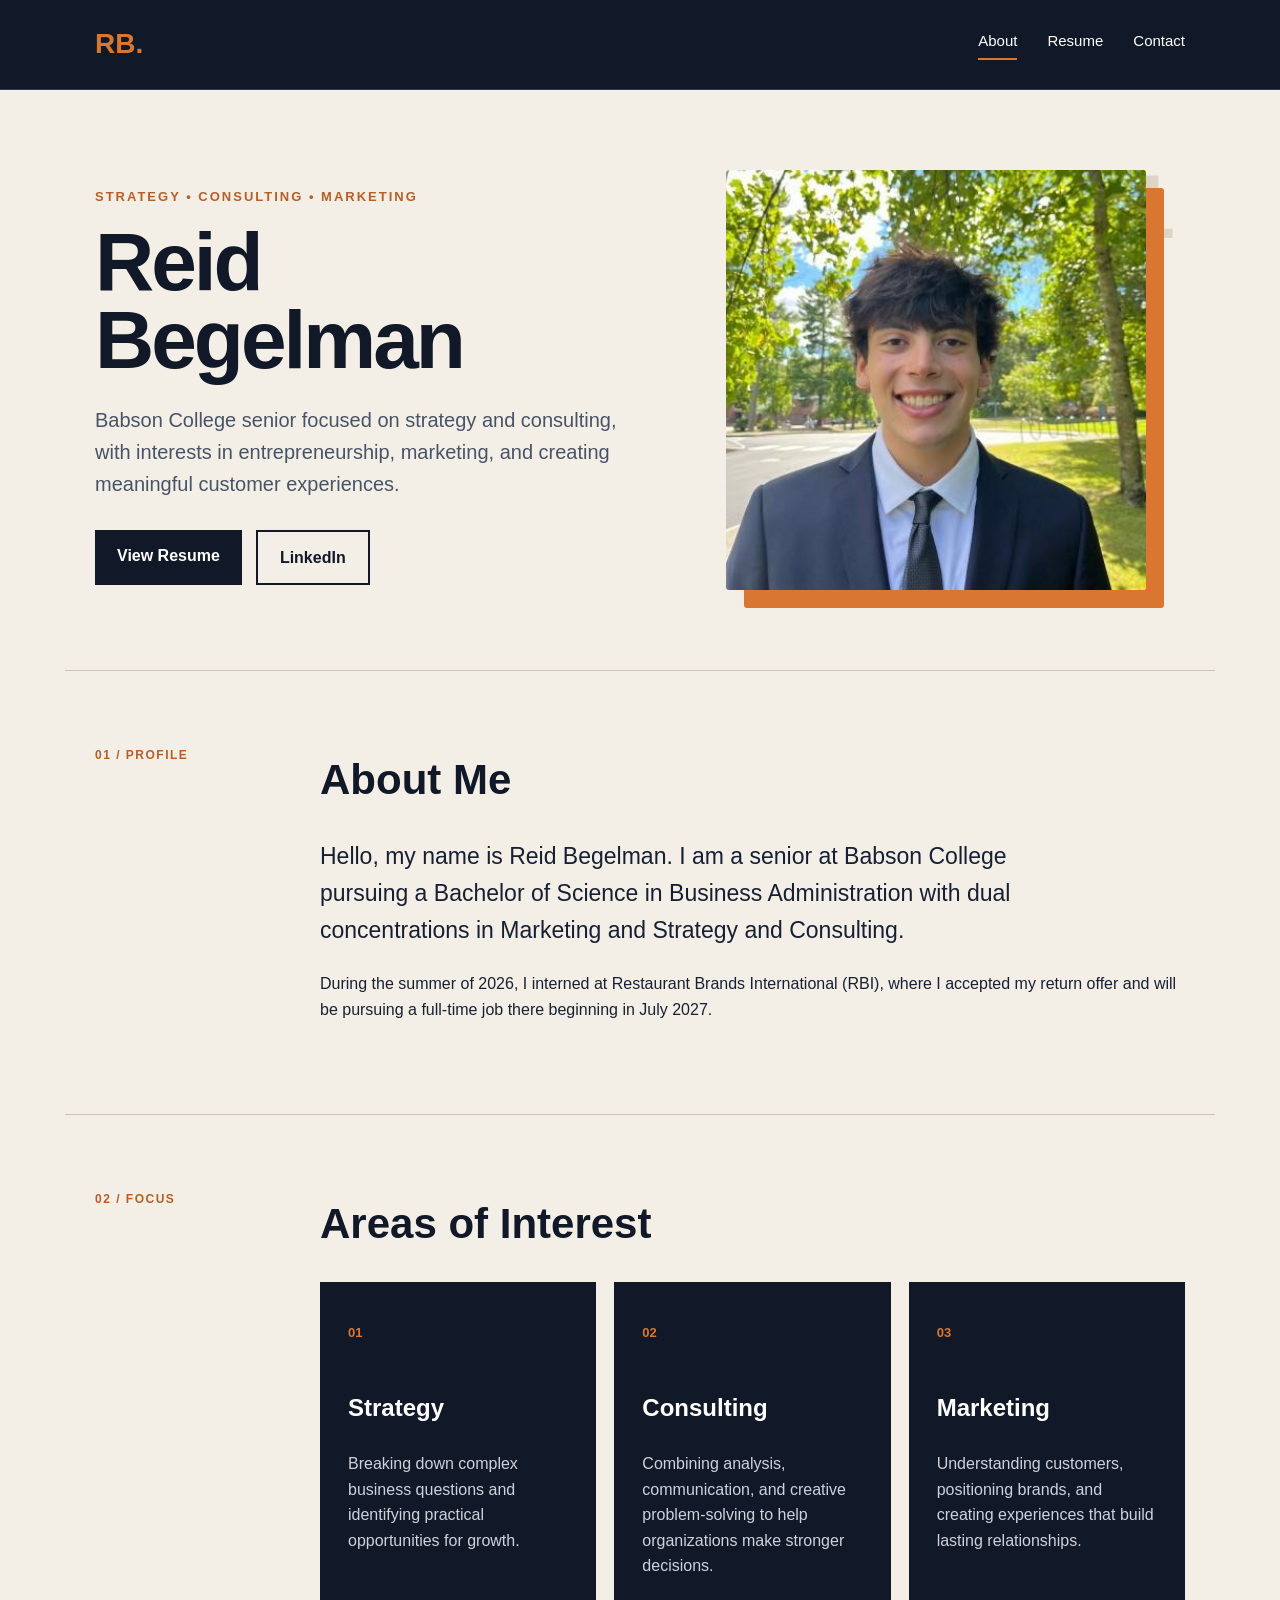
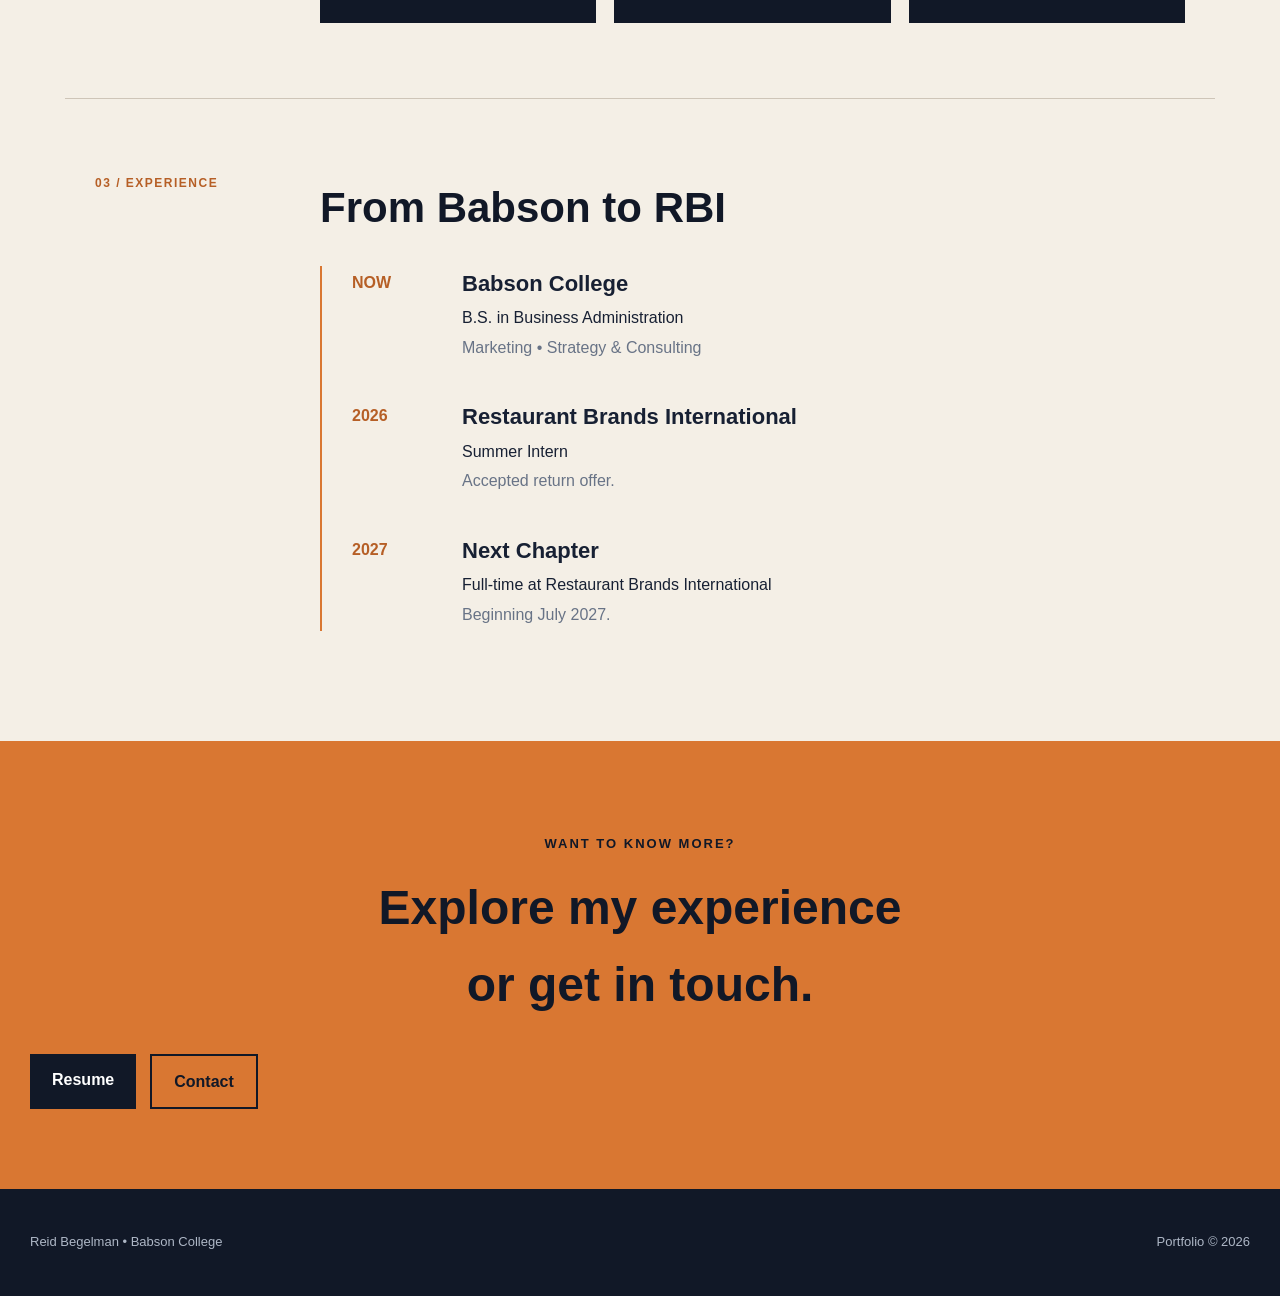
==== index.html @ 94a18334 "Revise portfolio description and focus areas Updated content to better reflect interests in strategy" ====
<!DOCTYPE html>
<html lang="en">

<head>
    <meta charset="UTF-8">

    <meta name="viewport"
          content="width=device-width, initial-scale=1.0">

    <meta name="description"
          content="Portfolio of Reid Begelman, Babson College senior with interests in strategy, consulting, and marketing.">

    <title>Reid Begelman | Portfolio</title>

    <link rel="stylesheet" href="style.css">
</head>

<body>

    <header class="site-header">

        <nav class="nav-container">

            <a class="brand" href="index.html">RB.</a>

            <div class="nav-links">
                <a class="active" href="index.html">About</a>
                <a href="resume.html">Resume</a>
                <a href="contact.html">Contact</a>
            </div>

        </nav>

    </header>


    <main>

        <section class="hero">

            <div class="hero-text">

                <p class="eyebrow">
                    STRATEGY • CONSULTING • MARKETING
                </p>

                <h1>
                    Reid<br>
                    Begelman
                </h1>

                <p class="hero-intro">
                    Babson College senior focused on strategy and consulting,
                    with interests in entrepreneurship, marketing, and creating
                    meaningful customer experiences.
                </p>

                <div class="hero-buttons">

                    <a class="primary-button"
                       href="resume.html">
                        View Resume
                    </a>

                    <a class="secondary-button"
                       href="https://www.linkedin.com/in/reidbegelman"
                       target="_blank"
                       rel="noopener noreferrer">
                        LinkedIn
                    </a>

                </div>

            </div>


            <div class="portrait-area">

                <div class="photo-number">
                    01
                </div>

                <img
                    src="reid-profile.jpeg"
                    alt="Portrait of Reid Begelman"
                    class="profile-photo"
                >

            </div>

        </section>


        <section class="content-section">

            <div class="section-label">
                01 / PROFILE
            </div>

            <div class="section-content">

                <h2>About Me</h2>

                <p class="large-text">
                    Hello, my name is Reid Begelman. I am a senior at
                    Babson College pursuing a Bachelor of Science in
                    Business Administration with dual concentrations
                    in Marketing and Strategy and Consulting.
                </p>

                <p>
                    During the summer of 2026, I interned at Restaurant
                    Brands International (RBI), where I accepted my
                    return offer and will be pursuing a full-time job
                    there beginning in July 2027.
                </p>

            </div>

        </section>


        <section class="content-section">

            <div class="section-label">
                02 / FOCUS
            </div>

            <div class="section-content">

                <h2>Areas of Interest</h2>

                <div class="focus-grid">

                    <article class="focus-card">

                        <p class="card-number">01</p>

                        <h3>Strategy</h3>

                        <p>
                            Breaking down complex business questions and
                            identifying practical opportunities for growth.
                        </p>

                    </article>


                    <article class="focus-card">

                        <p class="card-number">02</p>

                        <h3>Consulting</h3>

                        <p>
                            Combining analysis, communication, and creative
                            problem-solving to help organizations make
                            stronger decisions.
                        </p>

                    </article>


                    <article class="focus-card">

                        <p class="card-number">03</p>

                        <h3>Marketing</h3>

                        <p>
                            Understanding customers, positioning brands,
                            and creating experiences that build lasting
                            relationships.
                        </p>

                    </article>

                </div>

            </div>

        </section>


        <section class="content-section">

            <div class="section-label">
                03 / EXPERIENCE
            </div>

            <div class="section-content">

                <h2>From Babson to RBI</h2>

                <div class="timeline">

                    <div class="timeline-item">

                        <p class="timeline-year">
                            NOW
                        </p>

                        <div>

                            <h3>Babson College</h3>

                            <p>
                                B.S. in Business Administration
                            </p>

                            <p class="muted">
                                Marketing • Strategy & Consulting
                            </p>

                        </div>

                    </div>


                    <div class="timeline-item">

                        <p class="timeline-year">
                            2026
                        </p>

                        <div>

                            <h3>Restaurant Brands International</h3>

                            <p>
                                Summer Intern
                            </p>

                            <p class="muted">
                                Accepted return offer.
                            </p>

                        </div>

                    </div>


                    <div class="timeline-item">

                        <p class="timeline-year">
                            2027
                        </p>

                        <div>

                            <h3>Next Chapter</h3>

                            <p>
                                Full-time at Restaurant Brands International
                            </p>

                            <p class="muted">
                                Beginning July 2027.
                            </p>

                        </div>

                    </div>

                </div>

            </div>

        </section>


        <section class="closing-section">

            <p class="eyebrow">
                WANT TO KNOW MORE?
            </p>

            <h2>
                Explore my experience<br>
                or get in touch.
            </h2>

            <div class="hero-buttons">

                <a class="primary-button"
                   href="resume.html">
                    Resume
                </a>

                <a class="secondary-button"
                   href="contact.html">
                    Contact
                </a>

            </div>

        </section>

    </main>


    <footer>

        <p>
            Reid Begelman • Babson College
        </p>

        <p>
            Portfolio © 2026
        </p>

    </footer>

</body>

</html>
---- style.css ----
/* ==============================
   REID BEGELMAN PORTFOLIO
   ============================== */

* {
    box-sizing: border-box;
}

html {
    scroll-behavior: smooth;
}

body {
    margin: 0;
    font-family: Arial, Helvetica, sans-serif;
    background-color: #f4efe6;
    color: #172033;
    line-height: 1.6;
}


/* HEADER */

.site-header {
    background-color: #111827;
    border-bottom: 1px solid #303b50;
}

.nav-container {
    max-width: 1150px;
    margin: 0 auto;
    padding: 22px 30px;

    display: flex;
    justify-content: space-between;
    align-items: center;
}

.brand {
    color: #d97732;
    font-size: 28px;
    font-weight: bold;
    text-decoration: none;
}

.nav-links {
    display: flex;
    gap: 30px;
}

.nav-links a {
    color: white;
    text-decoration: none;
    font-size: 15px;
    padding-bottom: 5px;
}

.nav-links a:hover {
    color: #d97732;
}

.nav-links .active {
    border-bottom: 2px solid #d97732;
}


/* HERO */

.hero {
    max-width: 1150px;
    margin: 0 auto;
    padding: 80px 30px;

    display: grid;
    grid-template-columns: 1.1fr 0.9fr;

    gap: 70px;
    align-items: center;
}

.eyebrow {
    color: #b65f26;
    font-size: 13px;
    font-weight: bold;
    letter-spacing: 2px;
}

.hero h1 {
    margin: 15px 0 25px;
    color: #111827;

    font-size: 82px;
    line-height: 0.95;
    letter-spacing: -3px;
}

.hero-intro {
    max-width: 570px;
    font-size: 20px;
    color: #485366;
}


/* PHOTO */

.portrait-area {
    position: relative;
}

.profile-photo {
    width: 100%;
    max-width: 420px;

    display: block;

    border-radius: 3px;

    box-shadow: 18px 18px 0 #d97732;
}

.photo-number {
    position: absolute;

    top: -35px;
    right: 10px;

    font-size: 90px;
    font-weight: bold;

    color: #ddd4c6;

    z-index: -1;
}


/* BUTTONS */

.hero-buttons {
    margin-top: 30px;

    display: flex;
    gap: 14px;

    flex-wrap: wrap;
}

.primary-button,
.secondary-button {
    display: inline-block;

    padding: 13px 22px;

    text-decoration: none;
    font-weight: bold;
}

.primary-button {
    background-color: #111827;
    color: white;
}

.primary-button:hover {
    background-color: #d97732;
}

.secondary-button {
    border: 2px solid #111827;
    color: #111827;
    background-color: transparent;
}

.secondary-button:hover {
    background-color: #111827;
    color: white;
}


/* MAIN SECTIONS */

.content-section {
    max-width: 1150px;

    margin: 0 auto;
    padding: 75px 30px;

    display: grid;
    grid-template-columns: 180px 1fr;

    gap: 45px;

    border-top: 1px solid #cec5b8;
}

.section-label {
    color: #b65f26;

    font-size: 12px;
    font-weight: bold;

    letter-spacing: 1.5px;
}

.section-content h2 {
    margin-top: 0;
    margin-bottom: 25px;

    font-size: 42px;

    color: #111827;
}

.large-text {
    font-size: 23px;
    max-width: 780px;
}


/* INTEREST CARDS */

.focus-grid {
    display: grid;

    grid-template-columns: repeat(3, 1fr);

    gap: 18px;
}

.focus-card {
    background-color: #111827;
    color: white;

    padding: 28px;

    min-height: 270px;
}

.focus-card h3 {
    margin-top: 45px;

    font-size: 24px;
}

.focus-card p {
    color: #cdd3dc;
}

.focus-card .card-number {
    color: #d97732;

    font-size: 13px;
    font-weight: bold;
}


/* TIMELINE */

.timeline {
    border-left: 2px solid #d97732;

    padding-left: 30px;
}

.timeline-item {
    display: grid;

    grid-template-columns: 85px 1fr;

    gap: 25px;

    margin-bottom: 35px;
}

.timeline-item h3 {
    margin: 0;

    font-size: 22px;
}

.timeline-item p {
    margin: 4px 0;
}

.timeline-year {
    color: #b65f26;

    font-weight: bold;
}

.muted {
    color: #687386;
}


/* CLOSING SECTION */

.closing-section {
    background-color: #d97732;

    padding: 80px 30px;

    text-align: center;
}

.closing-section .eyebrow {
    color: #111827;
}

.closing-section h2 {
    margin: 15px 0 30px;

    font-size: 48px;

    color: #111827;
}


/* OTHER PAGE HEADINGS */

.page-heading {
    max-width: 1150px;

    margin: 0 auto;
    padding: 75px 30px 45px;
}

.page-heading h1 {
    margin: 10px 0;

    font-size: 65px;

    color: #111827;
}


/* RESUME */

.resume-container {
    max-width: 1150px;

    margin: 0 auto;
    padding: 0 30px 70px;
}

.resume-box {
    background-color: white;

    padding: 35px;

    border-top: 5px solid #d97732;
}

.resume-viewer {
    width: 100%;
    height: 760px;

    border: 1px solid #d4d4d4;

    margin-top: 30px;
}


/* CONTACT */

.contact-grid {
    max-width: 1150px;

    margin: 0 auto;
    padding: 0 30px 80px;

    display: grid;

    grid-template-columns: repeat(3, 1fr);

    gap: 18px;
}

.contact-card {
    background-color: #111827;
    color: white;

    padding: 35px;

    min-height: 220px;
}

.contact-card h2 {
    color: #d97732;
}

.contact-card a {
    color: white;

    text-decoration: none;
}

.contact-card a:hover {
    text-decoration: underline;
}


/* FOOTER */

footer {
    background-color: #111827;
    color: #aeb7c6;

    padding: 30px;

    display: flex;
    justify-content: space-between;

    font-size: 13px;
}


/* RESPONSIVE */

@media (max-width: 800px) {

    .nav-container {
        flex-direction: column;

        gap: 15px;
    }

    .hero {
        grid-template-columns: 1fr;

        padding-top: 50px;
    }

    .hero h1 {
        font-size: 58px;
    }

    .profile-photo {
        max-width: 330px;
    }

    .content-section {
        grid-template-columns: 1fr;

        gap: 15px;
    }

    .focus-grid {
        grid-template-columns: 1fr;
    }

    .contact-grid {
        grid-template-columns: 1fr;
    }

    footer {
        display: block;

        text-align: center;
    }

}
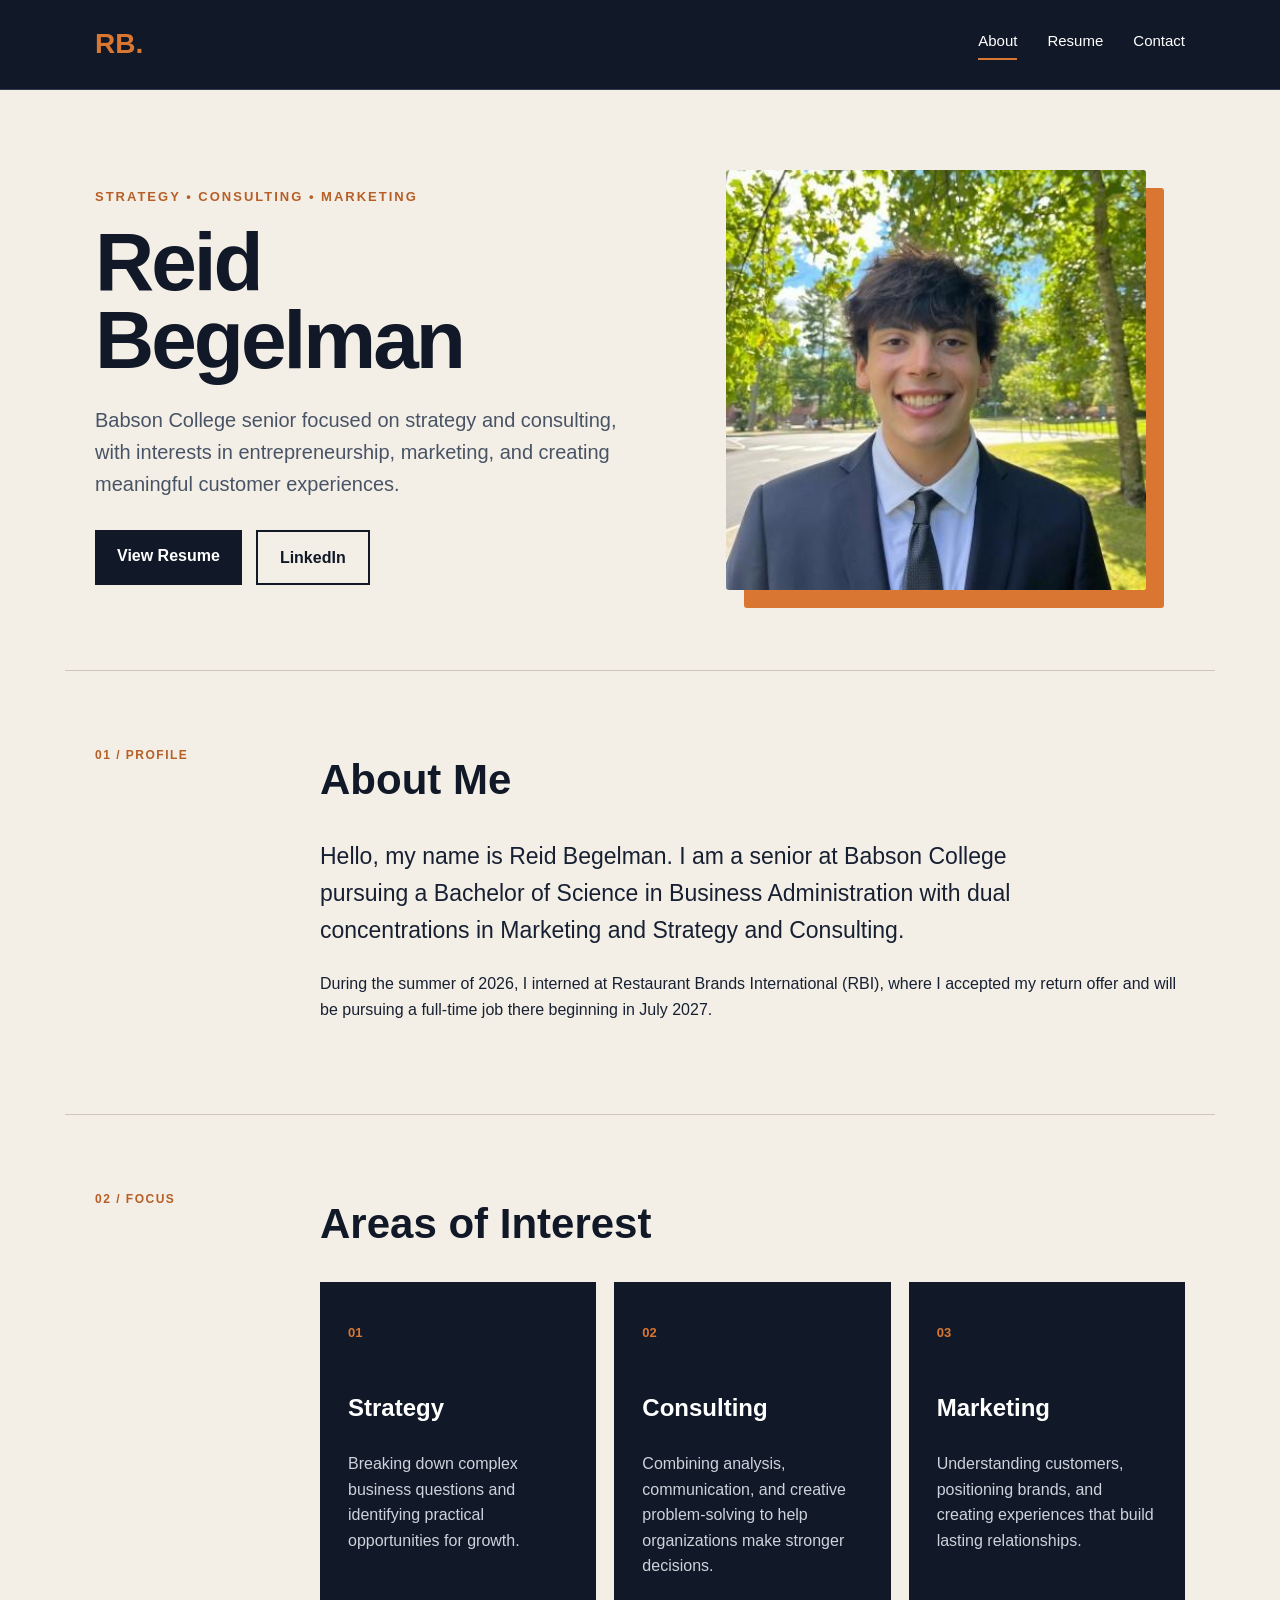
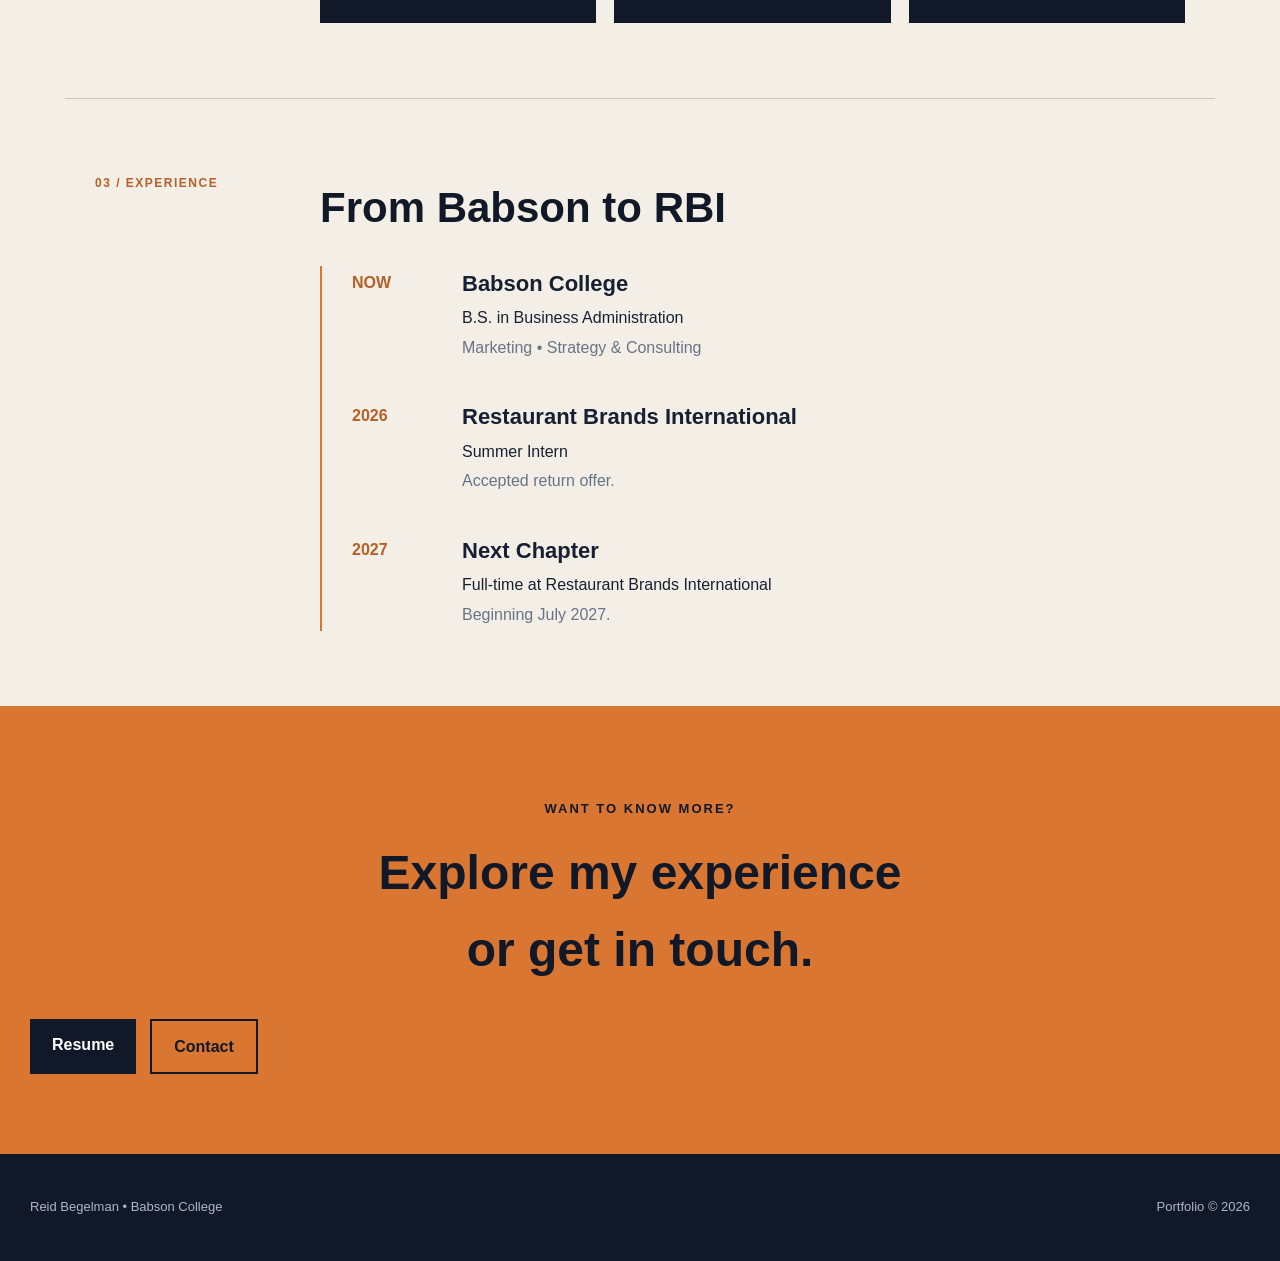
==== commit 7273bc00: "Update index.html" ====
--- a/index.html
+++ b/index.html
@@ -76,10 +76,6 @@
 
             <div class="portrait-area">
 
-                <div class="photo-number">
-                    01
-                </div>
-
                 <img
                     src="reid-profile.jpeg"
                     alt="Portrait of Reid Begelman"
--- a/style.css
+++ b/style.css
@@ -2,6 +2,19 @@
    REID BEGELMAN PORTFOLIO
    ============================== */
 
+:root {
+    --navy: #111827;
+    --navy-light: #303b50;
+    --cream: #f4efe6;
+    --orange: #d97732;
+    --orange-dark: #b65f26;
+    --text: #172033;
+    --text-secondary: #485366;
+    --text-light: #cdd3dc;
+    --border: #cec5b8;
+    --white: #ffffff;
+}
+
 * {
     box-sizing: border-box;
 }
@@ -12,22 +25,38 @@
 
 body {
     margin: 0;
+
     font-family: Arial, Helvetica, sans-serif;
-    background-color: #f4efe6;
-    color: #172033;
+
+    background-color: var(--cream);
+    color: var(--text);
+
     line-height: 1.6;
 }
 
+img {
+    max-width: 100%;
+}
+
+
+/* ACCESSIBILITY */
+
+a:focus-visible {
+    outline: 3px solid var(--orange);
+    outline-offset: 4px;
+}
+
 
 /* HEADER */
 
 .site-header {
-    background-color: #111827;
-    border-bottom: 1px solid #303b50;
+    background-color: var(--navy);
+    border-bottom: 1px solid var(--navy-light);
 }
 
 .nav-container {
     max-width: 1150px;
+
     margin: 0 auto;
     padding: 22px 30px;
 
@@ -37,9 +66,11 @@
 }
 
 .brand {
-    color: #d97732;
+    color: var(--orange);
+
     font-size: 28px;
     font-weight: bold;
+
     text-decoration: none;
 }
 
@@ -49,18 +80,22 @@
 }
 
 .nav-links a {
-    color: white;
+    color: var(--white);
+
     text-decoration: none;
     font-size: 15px;
+
     padding-bottom: 5px;
+
+    transition: color 0.2s ease;
 }
 
 .nav-links a:hover {
-    color: #d97732;
+    color: var(--orange);
 }
 
 .nav-links .active {
-    border-bottom: 2px solid #d97732;
+    border-bottom: 2px solid var(--orange);
 }
 
 
@@ -68,6 +103,7 @@
 
 .hero {
     max-width: 1150px;
+
     margin: 0 auto;
     padding: 80px 30px;
 
@@ -79,25 +115,31 @@
 }
 
 .eyebrow {
-    color: #b65f26;
+    color: var(--orange-dark);
+
     font-size: 13px;
     font-weight: bold;
+
     letter-spacing: 2px;
 }
 
 .hero h1 {
     margin: 15px 0 25px;
-    color: #111827;
-
-    font-size: 82px;
+
+    color: var(--navy);
+
+    font-size: clamp(58px, 8vw, 82px);
     line-height: 0.95;
+
     letter-spacing: -3px;
 }
 
 .hero-intro {
     max-width: 570px;
+
     font-size: 20px;
-    color: #485366;
+
+    color: var(--text-secondary);
 }
 
 
@@ -105,9 +147,13 @@
 
 .portrait-area {
     position: relative;
+    isolation: isolate;
 }
 
 .profile-photo {
+    position: relative;
+    z-index: 2;
+
     width: 100%;
     max-width: 420px;
 
@@ -115,21 +161,21 @@
 
     border-radius: 3px;
 
-    box-shadow: 18px 18px 0 #d97732;
+    box-shadow: 18px 18px 0 var(--orange);
 }
 
 .photo-number {
     position: absolute;
 
-    top: -35px;
-    right: 10px;
+    top: -45px;
+    right: 5px;
+
+    z-index: 1;
 
     font-size: 90px;
     font-weight: bold;
 
     color: #ddd4c6;
-
-    z-index: -1;
 }
 
 
@@ -142,6 +188,10 @@
     gap: 14px;
 
     flex-wrap: wrap;
+}
+
+.centered-buttons {
+    justify-content: center;
 }
 
 .primary-button,
@@ -152,26 +202,31 @@
 
     text-decoration: none;
     font-weight: bold;
+
+    transition:
+        background-color 0.2s ease,
+        color 0.2s ease;
 }
 
 .primary-button {
-    background-color: #111827;
-    color: white;
+    background-color: var(--navy);
+    color: var(--white);
 }
 
 .primary-button:hover {
-    background-color: #d97732;
+    background-color: var(--orange);
 }
 
 .secondary-button {
-    border: 2px solid #111827;
-    color: #111827;
+    border: 2px solid var(--navy);
+
+    color: var(--navy);
     background-color: transparent;
 }
 
 .secondary-button:hover {
-    background-color: #111827;
-    color: white;
+    background-color: var(--navy);
+    color: var(--white);
 }
 
 
@@ -188,11 +243,11 @@
 
     gap: 45px;
 
-    border-top: 1px solid #cec5b8;
+    border-top: 1px solid var(--border);
 }
 
 .section-label {
-    color: #b65f26;
+    color: var(--orange-dark);
 
     font-size: 12px;
     font-weight: bold;
@@ -206,7 +261,7 @@
 
     font-size: 42px;
 
-    color: #111827;
+    color: var(--navy);
 }
 
 .large-text {
@@ -215,7 +270,7 @@
 }
 
 
-/* INTEREST CARDS */
+/* FOCUS CARDS */
 
 .focus-grid {
     display: grid;
@@ -226,12 +281,21 @@
 }
 
 .focus-card {
-    background-color: #111827;
-    color: white;
+    background-color: var(--navy);
+    color: var(--white);
 
     padding: 28px;
 
     min-height: 270px;
+
+    transition:
+        transform 0.2s ease,
+        background-color 0.2s ease;
+}
+
+.focus-card:hover {
+    transform: translateY(-4px);
+    background-color: #18243a;
 }
 
 .focus-card h3 {
@@ -241,11 +305,11 @@
 }
 
 .focus-card p {
-    color: #cdd3dc;
+    color: var(--text-light);
 }
 
 .focus-card .card-number {
-    color: #d97732;
+    color: var(--orange);
 
     font-size: 13px;
     font-weight: bold;
@@ -255,7 +319,7 @@
 /* TIMELINE */
 
 .timeline {
-    border-left: 2px solid #d97732;
+    border-left: 2px solid var(--orange);
 
     padding-left: 30px;
 }
@@ -270,6 +334,10 @@
     margin-bottom: 35px;
 }
 
+.timeline-item:last-child {
+    margin-bottom: 0;
+}
+
 .timeline-item h3 {
     margin: 0;
 
@@ -281,7 +349,7 @@
 }
 
 .timeline-year {
-    color: #b65f26;
+    color: var(--orange-dark);
 
     font-weight: bold;
 }
@@ -291,10 +359,10 @@
 }
 
 
-/* CLOSING SECTION */
+/* CLOSING */
 
 .closing-section {
-    background-color: #d97732;
+    background-color: var(--orange);
 
     padding: 80px 30px;
 
@@ -302,15 +370,15 @@
 }
 
 .closing-section .eyebrow {
-    color: #111827;
+    color: var(--navy);
 }
 
 .closing-section h2 {
     margin: 15px 0 30px;
 
-    font-size: 48px;
-
-    color: #111827;
+    font-size: clamp(36px, 5vw, 48px);
+
+    color: var(--navy);
 }
 
 
@@ -326,9 +394,9 @@
 .page-heading h1 {
     margin: 10px 0;
 
-    font-size: 65px;
-
-    color: #111827;
+    font-size: clamp(48px, 7vw, 65px);
+
+    color: var(--navy);
 }
 
 
@@ -342,11 +410,11 @@
 }
 
 .resume-box {
-    background-color: white;
+    background-color: var(--white);
 
     padding: 35px;
 
-    border-top: 5px solid #d97732;
+    border-top: 5px solid var(--orange);
 }
 
 .resume-viewer {
@@ -358,6 +426,11 @@
     margin-top: 30px;
 }
 
+.pdf-fallback {
+    color: var(--text-secondary);
+    font-size: 14px;
+}
+
 
 /* CONTACT */
 
@@ -375,22 +448,36 @@
 }
 
 .contact-card {
-    background-color: #111827;
-    color: white;
+    background-color: var(--navy);
+    color: var(--white);
 
     padding: 35px;
 
     min-height: 220px;
+
+    transition: transform 0.2s ease;
+}
+
+.contact-card:hover {
+    transform: translateY(-4px);
 }
 
 .contact-card h2 {
-    color: #d97732;
+    color: var(--orange);
+}
+
+.contact-card .card-number {
+    color: var(--orange);
+    font-size: 13px;
+    font-weight: bold;
 }
 
 .contact-card a {
-    color: white;
+    color: var(--white);
 
     text-decoration: none;
+
+    overflow-wrap: anywhere;
 }
 
 .contact-card a:hover {
@@ -401,7 +488,7 @@
 /* FOOTER */
 
 footer {
-    background-color: #111827;
+    background-color: var(--navy);
     color: #aeb7c6;
 
     padding: 30px;
@@ -409,6 +496,8 @@
     display: flex;
     justify-content: space-between;
 
+    gap: 20px;
+
     font-size: 13px;
 }
 
@@ -419,28 +508,28 @@
 
     .nav-container {
         flex-direction: column;
-
         gap: 15px;
     }
 
     .hero {
         grid-template-columns: 1fr;
 
+        gap: 45px;
+
         padding-top: 50px;
     }
 
-    .hero h1 {
-        font-size: 58px;
-    }
-
-    .profile-photo {
-        max-width: 330px;
+    .portrait-area {
+        max-width: 350px;
     }
 
     .content-section {
         grid-template-columns: 1fr;
 
         gap: 15px;
+
+        padding-top: 50px;
+        padding-bottom: 50px;
     }
 
     .focus-grid {
@@ -451,6 +540,10 @@
         grid-template-columns: 1fr;
     }
 
+    .resume-viewer {
+        height: 520px;
+    }
+
     footer {
         display: block;
 
@@ -458,3 +551,38 @@
     }
 
 }
+
+
+@media (max-width: 520px) {
+
+    .nav-links {
+        width: 100%;
+
+        justify-content: center;
+        gap: 18px;
+
+        flex-wrap: wrap;
+    }
+
+    .hero,
+    .content-section,
+    .page-heading,
+    .resume-container,
+    .contact-grid {
+        padding-left: 18px;
+        padding-right: 18px;
+    }
+
+    .hero h1 {
+        letter-spacing: -2px;
+    }
+
+    .large-text {
+        font-size: 20px;
+    }
+
+    .resume-box {
+        padding: 22px;
+    }
+
+}
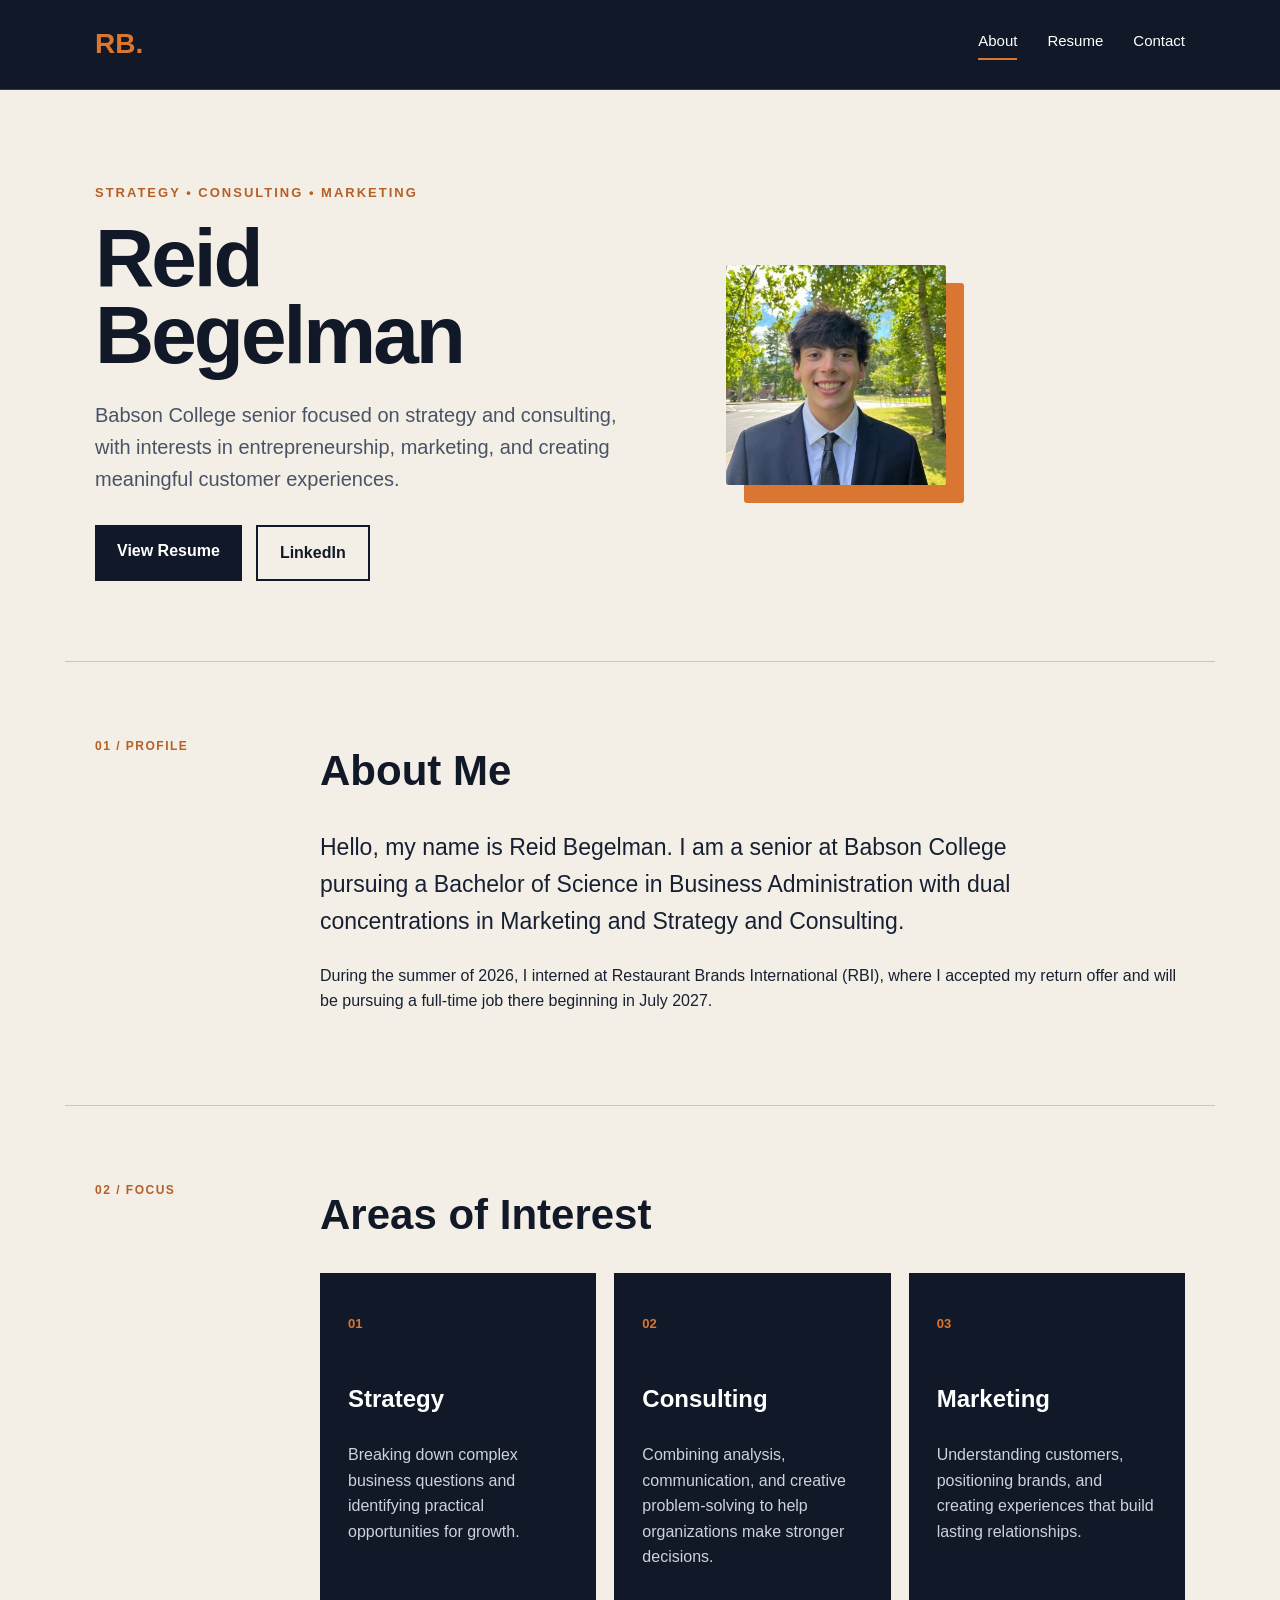
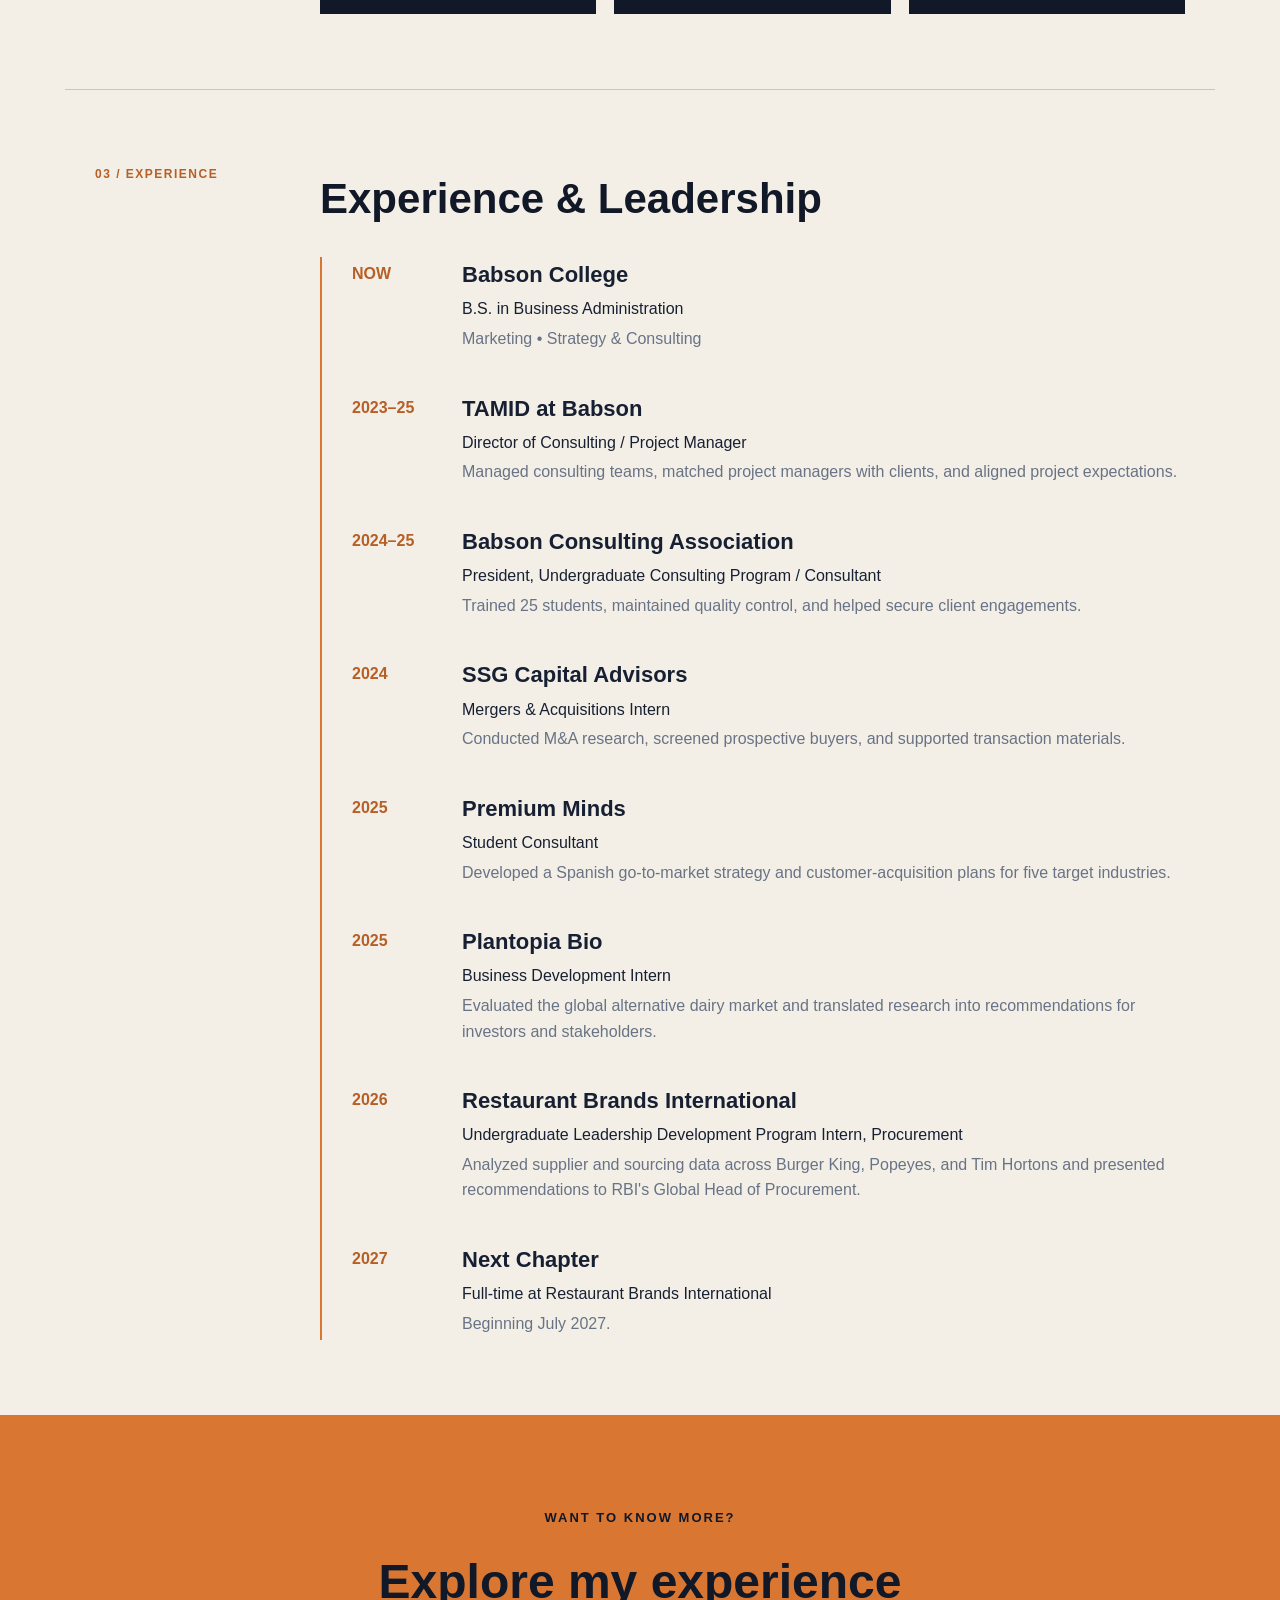
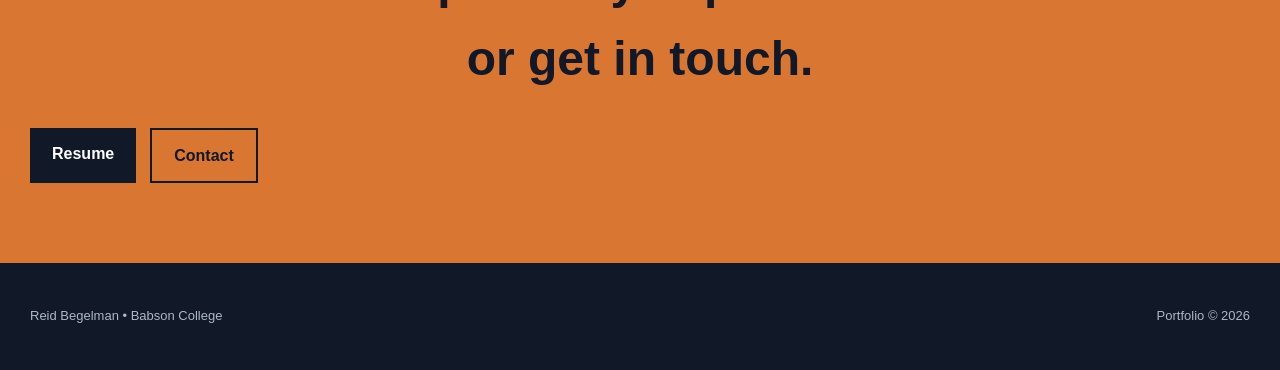
==== commit 75de16b8: "Update timeline content and roles in index.html" ====
--- a/index.html
+++ b/index.html
@@ -186,7 +186,7 @@
 
             <div class="section-content">
 
-                <h2>From Babson to RBI</h2>
+                <h2>Experience & Leadership</h2>
 
                 <div class="timeline">
 
@@ -216,6 +216,130 @@
                     <div class="timeline-item">
 
                         <p class="timeline-year">
+                            2023–25
+                        </p>
+
+                        <div>
+
+                            <h3>TAMID at Babson</h3>
+
+                            <p>
+                                Director of Consulting / Project Manager
+                            </p>
+
+                            <p class="muted">
+                                Managed consulting teams, matched project
+                                managers with clients, and aligned project
+                                expectations.
+                            </p>
+
+                        </div>
+
+                    </div>
+
+
+                    <div class="timeline-item">
+
+                        <p class="timeline-year">
+                            2024–25
+                        </p>
+
+                        <div>
+
+                            <h3>Babson Consulting Association</h3>
+
+                            <p>
+                                President, Undergraduate Consulting Program /
+                                Consultant
+                            </p>
+
+                            <p class="muted">
+                                Trained 25 students, maintained quality control,
+                                and helped secure client engagements.
+                            </p>
+
+                        </div>
+
+                    </div>
+
+
+                    <div class="timeline-item">
+
+                        <p class="timeline-year">
+                            2024
+                        </p>
+
+                        <div>
+
+                            <h3>SSG Capital Advisors</h3>
+
+                            <p>
+                                Mergers & Acquisitions Intern
+                            </p>
+
+                            <p class="muted">
+                                Conducted M&A research, screened prospective
+                                buyers, and supported transaction materials.
+                            </p>
+
+                        </div>
+
+                    </div>
+
+
+                    <div class="timeline-item">
+
+                        <p class="timeline-year">
+                            2025
+                        </p>
+
+                        <div>
+
+                            <h3>Premium Minds</h3>
+
+                            <p>
+                                Student Consultant
+                            </p>
+
+                            <p class="muted">
+                                Developed a Spanish go-to-market strategy and
+                                customer-acquisition plans for five target
+                                industries.
+                            </p>
+
+                        </div>
+
+                    </div>
+
+
+                    <div class="timeline-item">
+
+                        <p class="timeline-year">
+                            2025
+                        </p>
+
+                        <div>
+
+                            <h3>Plantopia Bio</h3>
+
+                            <p>
+                                Business Development Intern
+                            </p>
+
+                            <p class="muted">
+                                Evaluated the global alternative dairy market
+                                and translated research into recommendations
+                                for investors and stakeholders.
+                            </p>
+
+                        </div>
+
+                    </div>
+
+
+                    <div class="timeline-item">
+
+                        <p class="timeline-year">
                             2026
                         </p>
 
@@ -224,11 +348,15 @@
                             <h3>Restaurant Brands International</h3>
 
                             <p>
-                                Summer Intern
-                            </p>
-
-                            <p class="muted">
-                                Accepted return offer.
+                                Undergraduate Leadership Development Program
+                                Intern, Procurement
+                            </p>
+
+                            <p class="muted">
+                                Analyzed supplier and sourcing data across
+                                Burger King, Popeyes, and Tim Hortons and
+                                presented recommendations to RBI's Global
+                                Head of Procurement.
                             </p>
 
                         </div>
--- a/style.css
+++ b/style.css
@@ -1,588 +1,588 @@
-/* ==============================
-   REID BEGELMAN PORTFOLIO
-   ============================== */
-
-:root {
-    --navy: #111827;
-    --navy-light: #303b50;
-    --cream: #f4efe6;
-    --orange: #d97732;
-    --orange-dark: #b65f26;
-    --text: #172033;
-    --text-secondary: #485366;
-    --text-light: #cdd3dc;
-    --border: #cec5b8;
-    --white: #ffffff;
+/* ============================== 
+   REID BEGELMAN PORTFOLIO 
+   ============================== */ 
+ 
+:root { 
+    --navy: #111827; 
+    --navy-light: #303b50; 
+    --cream: #f4efe6; 
+    --orange: #d97732; 
+    --orange-dark: #b65f26; 
+    --text: #172033; 
+    --text-secondary: #485366; 
+    --text-light: #cdd3dc; 
+    --border: #cec5b8; 
+    --white: #ffffff; 
+} 
+ 
+* { 
+    box-sizing: border-box; 
+} 
+ 
+html { 
+    scroll-behavior: smooth; 
+} 
+ 
+body { 
+    margin: 0; 
+ 
+    font-family: Arial, Helvetica, sans-serif; 
+ 
+    background-color: var(--cream); 
+    color: var(--text); 
+ 
+    line-height: 1.6; 
+} 
+ 
+img { 
+    max-width: 100%; 
+} 
+ 
+ 
+/* ACCESSIBILITY */ 
+ 
+a:focus-visible { 
+    outline: 3px solid var(--orange); 
+    outline-offset: 4px; 
+} 
+ 
+ 
+/* HEADER */ 
+ 
+.site-header { 
+    background-color: var(--navy); 
+    border-bottom: 1px solid var(--navy-light); 
+} 
+ 
+.nav-container { 
+    max-width: 1150px; 
+ 
+    margin: 0 auto; 
+    padding: 22px 30px; 
+ 
+    display: flex; 
+    justify-content: space-between; 
+    align-items: center; 
+} 
+ 
+.brand { 
+    color: var(--orange); 
+ 
+    font-size: 28px; 
+    font-weight: bold; 
+ 
+    text-decoration: none; 
+} 
+ 
+.nav-links { 
+    display: flex; 
+    gap: 30px; 
+} 
+ 
+.nav-links a { 
+    color: var(--white); 
+ 
+    text-decoration: none; 
+    font-size: 15px; 
+ 
+    padding-bottom: 5px; 
+ 
+    transition: color 0.2s ease; 
+} 
+ 
+.nav-links a:hover { 
+    color: var(--orange); 
+} 
+ 
+.nav-links .active { 
+    border-bottom: 2px solid var(--orange); 
+} 
+ 
+ 
+/* HERO */ 
+ 
+.hero { 
+    max-width: 1150px; 
+ 
+    margin: 0 auto; 
+    padding: 80px 30px; 
+ 
+    display: grid; 
+    grid-template-columns: 1.1fr 0.9fr; 
+ 
+    gap: 70px; 
+    align-items: center; 
+} 
+ 
+.eyebrow { 
+    color: var(--orange-dark); 
+ 
+    font-size: 13px; 
+    font-weight: bold; 
+ 
+    letter-spacing: 2px; 
+} 
+ 
+.hero h1 { 
+    margin: 15px 0 25px; 
+ 
+    color: var(--navy); 
+ 
+    font-size: clamp(58px, 8vw, 82px); 
+    line-height: 0.95; 
+ 
+    letter-spacing: -3px; 
+} 
+ 
+.hero-intro { 
+    max-width: 570px; 
+ 
+    font-size: 20px; 
+ 
+    color: var(--text-secondary); 
+} 
+ 
+ 
+/* PHOTO */ 
+ 
+.portrait-area { 
+    position: relative; 
+    isolation: isolate; 
+} 
+ 
+.profile-photo { 
+    position: relative; 
+    z-index: 2; 
+ 
+    width: 100%; 
+    max-width: 220px; 
+ 
+    display: block; 
+ 
+    border-radius: 3px; 
+ 
+    box-shadow: 18px 18px 0 var(--orange); 
+} 
+ 
+.photo-number { 
+    position: absolute; 
+ 
+    top: -45px; 
+    right: 5px; 
+ 
+    z-index: 1; 
+ 
+    font-size: 90px; 
+    font-weight: bold; 
+ 
+    color: #ddd4c6; 
+} 
+ 
+ 
+/* BUTTONS */ 
+ 
+.hero-buttons { 
+    margin-top: 30px; 
+ 
+    display: flex; 
+    gap: 14px; 
+ 
+    flex-wrap: wrap; 
+} 
+ 
+.centered-buttons { 
+    justify-content: center; 
+} 
+ 
+.primary-button, 
+.secondary-button { 
+    display: inline-block; 
+ 
+    padding: 13px 22px; 
+ 
+    text-decoration: none; 
+    font-weight: bold; 
+ 
+    transition: 
+        background-color 0.2s ease, 
+        color 0.2s ease; 
+} 
+ 
+.primary-button { 
+    background-color: var(--navy); 
+    color: var(--white); 
+} 
+ 
+.primary-button:hover { 
+    background-color: var(--orange); 
+} 
+ 
+.secondary-button { 
+    border: 2px solid var(--navy); 
+ 
+    color: var(--navy); 
+    background-color: transparent; 
+} 
+ 
+.secondary-button:hover { 
+    background-color: var(--navy); 
+    color: var(--white); 
+} 
+ 
+ 
+/* MAIN SECTIONS */ 
+ 
+.content-section { 
+    max-width: 1150px; 
+ 
+    margin: 0 auto; 
+    padding: 75px 30px; 
+ 
+    display: grid; 
+    grid-template-columns: 180px 1fr; 
+ 
+    gap: 45px; 
+ 
+    border-top: 1px solid var(--border); 
+} 
+ 
+.section-label { 
+    color: var(--orange-dark); 
+ 
+    font-size: 12px; 
+    font-weight: bold; 
+ 
+    letter-spacing: 1.5px; 
+} 
+ 
+.section-content h2 { 
+    margin-top: 0; 
+    margin-bottom: 25px; 
+ 
+    font-size: 42px; 
+ 
+    color: var(--navy); 
+} 
+ 
+.large-text { 
+    font-size: 23px; 
+    max-width: 780px; 
+} 
+ 
+ 
+/* FOCUS CARDS */ 
+ 
+.focus-grid { 
+    display: grid; 
+ 
+    grid-template-columns: repeat(3, 1fr); 
+ 
+    gap: 18px; 
+} 
+ 
+.focus-card { 
+    background-color: var(--navy); 
+    color: var(--white); 
+ 
+    padding: 28px; 
+ 
+    min-height: 270px; 
+ 
+    transition: 
+        transform 0.2s ease, 
+        background-color 0.2s ease; 
+} 
+ 
+.focus-card:hover { 
+    transform: translateY(-4px); 
+    background-color: #18243a; 
+} 
+ 
+.focus-card h3 { 
+    margin-top: 45px; 
+ 
+    font-size: 24px; 
+} 
+ 
+.focus-card p { 
+    color: var(--text-light); 
+} 
+ 
+.focus-card .card-number { 
+    color: var(--orange); 
+ 
+    font-size: 13px; 
+    font-weight: bold; 
+} 
+ 
+ 
+/* TIMELINE */ 
+ 
+.timeline { 
+    border-left: 2px solid var(--orange); 
+ 
+    padding-left: 30px; 
+} 
+ 
+.timeline-item { 
+    display: grid; 
+ 
+    grid-template-columns: 85px 1fr; 
+ 
+    gap: 25px; 
+ 
+    margin-bottom: 35px; 
+} 
+ 
+.timeline-item:last-child { 
+    margin-bottom: 0; 
+} 
+ 
+.timeline-item h3 { 
+    margin: 0; 
+ 
+    font-size: 22px; 
+} 
+ 
+.timeline-item p { 
+    margin: 4px 0; 
+} 
+ 
+.timeline-year { 
+    color: var(--orange-dark); 
+ 
+    font-weight: bold; 
+} 
+ 
+.muted { 
+    color: #687386; 
+} 
+ 
+ 
+/* CLOSING */ 
+ 
+.closing-section { 
+    background-color: var(--orange); 
+ 
+    padding: 80px 30px; 
+ 
+    text-align: center; 
+} 
+ 
+.closing-section .eyebrow { 
+    color: var(--navy); 
+} 
+ 
+.closing-section h2 { 
+    margin: 15px 0 30px; 
+ 
+    font-size: clamp(36px, 5vw, 48px); 
+ 
+    color: var(--navy); 
+} 
+ 
+ 
+/* OTHER PAGE HEADINGS */ 
+ 
+.page-heading { 
+    max-width: 1150px; 
+ 
+    margin: 0 auto; 
+    padding: 75px 30px 45px; 
+} 
+ 
+.page-heading h1 { 
+    margin: 10px 0; 
+ 
+    font-size: clamp(48px, 7vw, 65px); 
+ 
+    color: var(--navy); 
+} 
+ 
+ 
+/* RESUME */ 
+ 
+.resume-container { 
+    max-width: 1150px; 
+ 
+    margin: 0 auto; 
+    padding: 0 30px 70px; 
+} 
+ 
+.resume-box { 
+    background-color: var(--white); 
+ 
+    padding: 35px; 
+ 
+    border-top: 5px solid var(--orange); 
+} 
+ 
+.resume-viewer { 
+    width: 100%; 
+    height: 760px; 
+ 
+    border: 1px solid #d4d4d4; 
+ 
+    margin-top: 30px; 
+} 
+ 
+.pdf-fallback { 
+    color: var(--text-secondary); 
+    font-size: 14px; 
+} 
+ 
+ 
+/* CONTACT */ 
+ 
+.contact-grid { 
+    max-width: 1150px; 
+ 
+    margin: 0 auto; 
+    padding: 0 30px 80px; 
+ 
+    display: grid; 
+ 
+    grid-template-columns: repeat(3, 1fr); 
+ 
+    gap: 18px; 
+} 
+ 
+.contact-card { 
+    background-color: var(--navy); 
+    color: var(--white); 
+ 
+    padding: 35px; 
+ 
+    min-height: 220px; 
+ 
+    transition: transform 0.2s ease; 
+} 
+ 
+.contact-card:hover { 
+    transform: translateY(-4px); 
+} 
+ 
+.contact-card h2 { 
+    color: var(--orange); 
+} 
+ 
+.contact-card .card-number { 
+    color: var(--orange); 
+    font-size: 13px; 
+    font-weight: bold; 
+} 
+ 
+.contact-card a { 
+    color: var(--white); 
+ 
+    text-decoration: none; 
+ 
+    overflow-wrap: anywhere; 
+} 
+ 
+.contact-card a:hover { 
+    text-decoration: underline; 
+} 
+ 
+ 
+/* FOOTER */ 
+ 
+footer { 
+    background-color: var(--navy); 
+    color: #aeb7c6; 
+ 
+    padding: 30px; 
+ 
+    display: flex; 
+    justify-content: space-between; 
+ 
+    gap: 20px; 
+ 
+    font-size: 13px; 
+} 
+ 
+ 
+/* RESPONSIVE */ 
+ 
+@media (max-width: 800px) { 
+ 
+    .nav-container { 
+        flex-direction: column; 
+        gap: 15px; 
+    } 
+ 
+    .hero { 
+        grid-template-columns: 1fr; 
+ 
+        gap: 45px; 
+ 
+        padding-top: 50px; 
+    } 
+ 
+    .portrait-area { 
+        max-width: 350px; 
+    } 
+ 
+    .content-section { 
+        grid-template-columns: 1fr; 
+ 
+        gap: 15px; 
+ 
+        padding-top: 50px; 
+        padding-bottom: 50px; 
+    } 
+ 
+    .focus-grid { 
+        grid-template-columns: 1fr; 
+    } 
+ 
+    .contact-grid { 
+        grid-template-columns: 1fr; 
+    } 
+ 
+    .resume-viewer { 
+        height: 520px; 
+    } 
+ 
+    footer { 
+        display: block; 
+ 
+        text-align: center; 
+    } 
+ 
+} 
+ 
+ 
+@media (max-width: 520px) { 
+ 
+    .nav-links { 
+        width: 100%; 
+ 
+        justify-content: center; 
+        gap: 18px; 
+ 
+        flex-wrap: wrap; 
+    } 
+ 
+    .hero, 
+    .content-section, 
+    .page-heading, 
+    .resume-container, 
+    .contact-grid { 
+        padding-left: 18px; 
+        padding-right: 18px; 
+    } 
+ 
+    .hero h1 { 
+        letter-spacing: -2px; 
+    } 
+ 
+    .large-text { 
+        font-size: 20px; 
+    } 
+ 
+    .resume-box { 
+        padding: 22px; 
+    } 
+ 
 }
-
-* {
-    box-sizing: border-box;
-}
-
-html {
-    scroll-behavior: smooth;
-}
-
-body {
-    margin: 0;
-
-    font-family: Arial, Helvetica, sans-serif;
-
-    background-color: var(--cream);
-    color: var(--text);
-
-    line-height: 1.6;
-}
-
-img {
-    max-width: 100%;
-}
-
-
-/* ACCESSIBILITY */
-
-a:focus-visible {
-    outline: 3px solid var(--orange);
-    outline-offset: 4px;
-}
-
-
-/* HEADER */
-
-.site-header {
-    background-color: var(--navy);
-    border-bottom: 1px solid var(--navy-light);
-}
-
-.nav-container {
-    max-width: 1150px;
-
-    margin: 0 auto;
-    padding: 22px 30px;
-
-    display: flex;
-    justify-content: space-between;
-    align-items: center;
-}
-
-.brand {
-    color: var(--orange);
-
-    font-size: 28px;
-    font-weight: bold;
-
-    text-decoration: none;
-}
-
-.nav-links {
-    display: flex;
-    gap: 30px;
-}
-
-.nav-links a {
-    color: var(--white);
-
-    text-decoration: none;
-    font-size: 15px;
-
-    padding-bottom: 5px;
-
-    transition: color 0.2s ease;
-}
-
-.nav-links a:hover {
-    color: var(--orange);
-}
-
-.nav-links .active {
-    border-bottom: 2px solid var(--orange);
-}
-
-
-/* HERO */
-
-.hero {
-    max-width: 1150px;
-
-    margin: 0 auto;
-    padding: 80px 30px;
-
-    display: grid;
-    grid-template-columns: 1.1fr 0.9fr;
-
-    gap: 70px;
-    align-items: center;
-}
-
-.eyebrow {
-    color: var(--orange-dark);
-
-    font-size: 13px;
-    font-weight: bold;
-
-    letter-spacing: 2px;
-}
-
-.hero h1 {
-    margin: 15px 0 25px;
-
-    color: var(--navy);
-
-    font-size: clamp(58px, 8vw, 82px);
-    line-height: 0.95;
-
-    letter-spacing: -3px;
-}
-
-.hero-intro {
-    max-width: 570px;
-
-    font-size: 20px;
-
-    color: var(--text-secondary);
-}
-
-
-/* PHOTO */
-
-.portrait-area {
-    position: relative;
-    isolation: isolate;
-}
-
-.profile-photo {
-    position: relative;
-    z-index: 2;
-
-    width: 100%;
-    max-width: 420px;
-
-    display: block;
-
-    border-radius: 3px;
-
-    box-shadow: 18px 18px 0 var(--orange);
-}
-
-.photo-number {
-    position: absolute;
-
-    top: -45px;
-    right: 5px;
-
-    z-index: 1;
-
-    font-size: 90px;
-    font-weight: bold;
-
-    color: #ddd4c6;
-}
-
-
-/* BUTTONS */
-
-.hero-buttons {
-    margin-top: 30px;
-
-    display: flex;
-    gap: 14px;
-
-    flex-wrap: wrap;
-}
-
-.centered-buttons {
-    justify-content: center;
-}
-
-.primary-button,
-.secondary-button {
-    display: inline-block;
-
-    padding: 13px 22px;
-
-    text-decoration: none;
-    font-weight: bold;
-
-    transition:
-        background-color 0.2s ease,
-        color 0.2s ease;
-}
-
-.primary-button {
-    background-color: var(--navy);
-    color: var(--white);
-}
-
-.primary-button:hover {
-    background-color: var(--orange);
-}
-
-.secondary-button {
-    border: 2px solid var(--navy);
-
-    color: var(--navy);
-    background-color: transparent;
-}
-
-.secondary-button:hover {
-    background-color: var(--navy);
-    color: var(--white);
-}
-
-
-/* MAIN SECTIONS */
-
-.content-section {
-    max-width: 1150px;
-
-    margin: 0 auto;
-    padding: 75px 30px;
-
-    display: grid;
-    grid-template-columns: 180px 1fr;
-
-    gap: 45px;
-
-    border-top: 1px solid var(--border);
-}
-
-.section-label {
-    color: var(--orange-dark);
-
-    font-size: 12px;
-    font-weight: bold;
-
-    letter-spacing: 1.5px;
-}
-
-.section-content h2 {
-    margin-top: 0;
-    margin-bottom: 25px;
-
-    font-size: 42px;
-
-    color: var(--navy);
-}
-
-.large-text {
-    font-size: 23px;
-    max-width: 780px;
-}
-
-
-/* FOCUS CARDS */
-
-.focus-grid {
-    display: grid;
-
-    grid-template-columns: repeat(3, 1fr);
-
-    gap: 18px;
-}
-
-.focus-card {
-    background-color: var(--navy);
-    color: var(--white);
-
-    padding: 28px;
-
-    min-height: 270px;
-
-    transition:
-        transform 0.2s ease,
-        background-color 0.2s ease;
-}
-
-.focus-card:hover {
-    transform: translateY(-4px);
-    background-color: #18243a;
-}
-
-.focus-card h3 {
-    margin-top: 45px;
-
-    font-size: 24px;
-}
-
-.focus-card p {
-    color: var(--text-light);
-}
-
-.focus-card .card-number {
-    color: var(--orange);
-
-    font-size: 13px;
-    font-weight: bold;
-}
-
-
-/* TIMELINE */
-
-.timeline {
-    border-left: 2px solid var(--orange);
-
-    padding-left: 30px;
-}
-
-.timeline-item {
-    display: grid;
-
-    grid-template-columns: 85px 1fr;
-
-    gap: 25px;
-
-    margin-bottom: 35px;
-}
-
-.timeline-item:last-child {
-    margin-bottom: 0;
-}
-
-.timeline-item h3 {
-    margin: 0;
-
-    font-size: 22px;
-}
-
-.timeline-item p {
-    margin: 4px 0;
-}
-
-.timeline-year {
-    color: var(--orange-dark);
-
-    font-weight: bold;
-}
-
-.muted {
-    color: #687386;
-}
-
-
-/* CLOSING */
-
-.closing-section {
-    background-color: var(--orange);
-
-    padding: 80px 30px;
-
-    text-align: center;
-}
-
-.closing-section .eyebrow {
-    color: var(--navy);
-}
-
-.closing-section h2 {
-    margin: 15px 0 30px;
-
-    font-size: clamp(36px, 5vw, 48px);
-
-    color: var(--navy);
-}
-
-
-/* OTHER PAGE HEADINGS */
-
-.page-heading {
-    max-width: 1150px;
-
-    margin: 0 auto;
-    padding: 75px 30px 45px;
-}
-
-.page-heading h1 {
-    margin: 10px 0;
-
-    font-size: clamp(48px, 7vw, 65px);
-
-    color: var(--navy);
-}
-
-
-/* RESUME */
-
-.resume-container {
-    max-width: 1150px;
-
-    margin: 0 auto;
-    padding: 0 30px 70px;
-}
-
-.resume-box {
-    background-color: var(--white);
-
-    padding: 35px;
-
-    border-top: 5px solid var(--orange);
-}
-
-.resume-viewer {
-    width: 100%;
-    height: 760px;
-
-    border: 1px solid #d4d4d4;
-
-    margin-top: 30px;
-}
-
-.pdf-fallback {
-    color: var(--text-secondary);
-    font-size: 14px;
-}
-
-
-/* CONTACT */
-
-.contact-grid {
-    max-width: 1150px;
-
-    margin: 0 auto;
-    padding: 0 30px 80px;
-
-    display: grid;
-
-    grid-template-columns: repeat(3, 1fr);
-
-    gap: 18px;
-}
-
-.contact-card {
-    background-color: var(--navy);
-    color: var(--white);
-
-    padding: 35px;
-
-    min-height: 220px;
-
-    transition: transform 0.2s ease;
-}
-
-.contact-card:hover {
-    transform: translateY(-4px);
-}
-
-.contact-card h2 {
-    color: var(--orange);
-}
-
-.contact-card .card-number {
-    color: var(--orange);
-    font-size: 13px;
-    font-weight: bold;
-}
-
-.contact-card a {
-    color: var(--white);
-
-    text-decoration: none;
-
-    overflow-wrap: anywhere;
-}
-
-.contact-card a:hover {
-    text-decoration: underline;
-}
-
-
-/* FOOTER */
-
-footer {
-    background-color: var(--navy);
-    color: #aeb7c6;
-
-    padding: 30px;
-
-    display: flex;
-    justify-content: space-between;
-
-    gap: 20px;
-
-    font-size: 13px;
-}
-
-
-/* RESPONSIVE */
-
-@media (max-width: 800px) {
-
-    .nav-container {
-        flex-direction: column;
-        gap: 15px;
-    }
-
-    .hero {
-        grid-template-columns: 1fr;
-
-        gap: 45px;
-
-        padding-top: 50px;
-    }
-
-    .portrait-area {
-        max-width: 350px;
-    }
-
-    .content-section {
-        grid-template-columns: 1fr;
-
-        gap: 15px;
-
-        padding-top: 50px;
-        padding-bottom: 50px;
-    }
-
-    .focus-grid {
-        grid-template-columns: 1fr;
-    }
-
-    .contact-grid {
-        grid-template-columns: 1fr;
-    }
-
-    .resume-viewer {
-        height: 520px;
-    }
-
-    footer {
-        display: block;
-
-        text-align: center;
-    }
-
-}
-
-
-@media (max-width: 520px) {
-
-    .nav-links {
-        width: 100%;
-
-        justify-content: center;
-        gap: 18px;
-
-        flex-wrap: wrap;
-    }
-
-    .hero,
-    .content-section,
-    .page-heading,
-    .resume-container,
-    .contact-grid {
-        padding-left: 18px;
-        padding-right: 18px;
-    }
-
-    .hero h1 {
-        letter-spacing: -2px;
-    }
-
-    .large-text {
-        font-size: 20px;
-    }
-
-    .resume-box {
-        padding: 22px;
-    }
-
-}
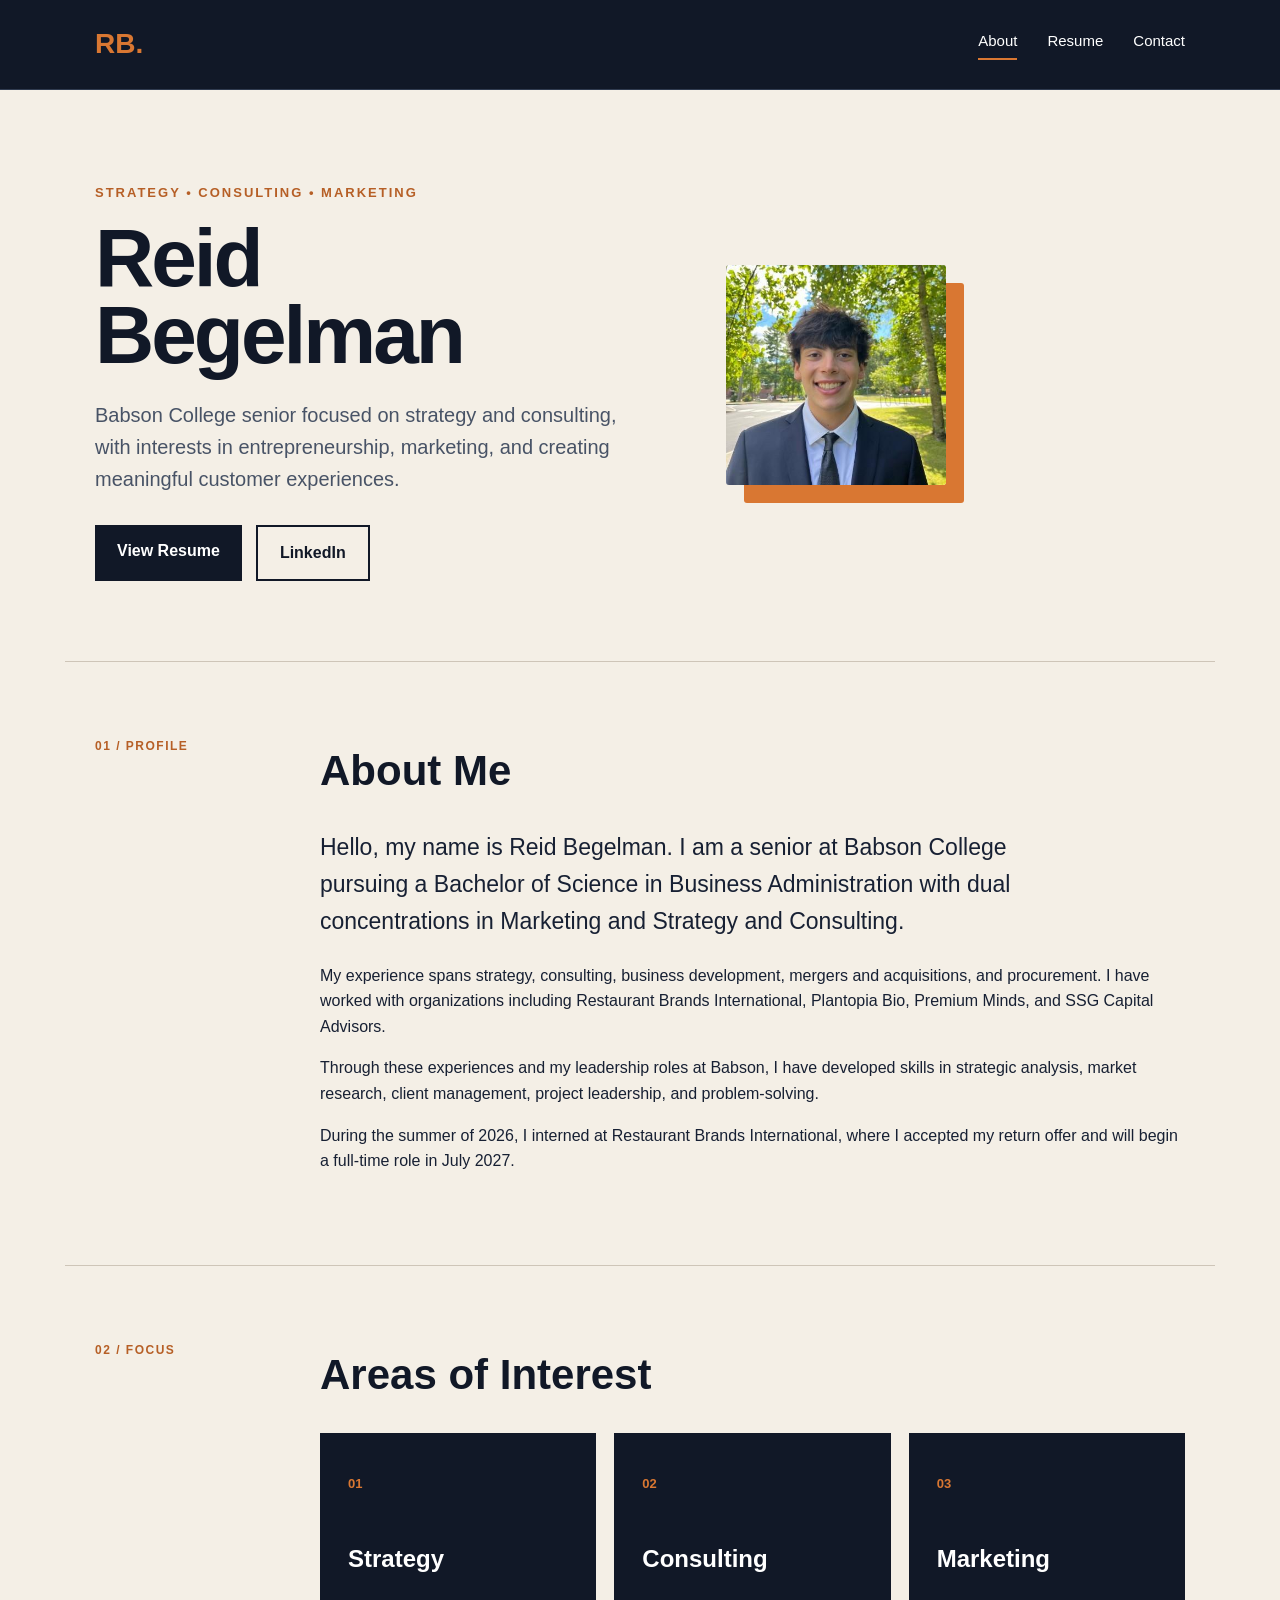
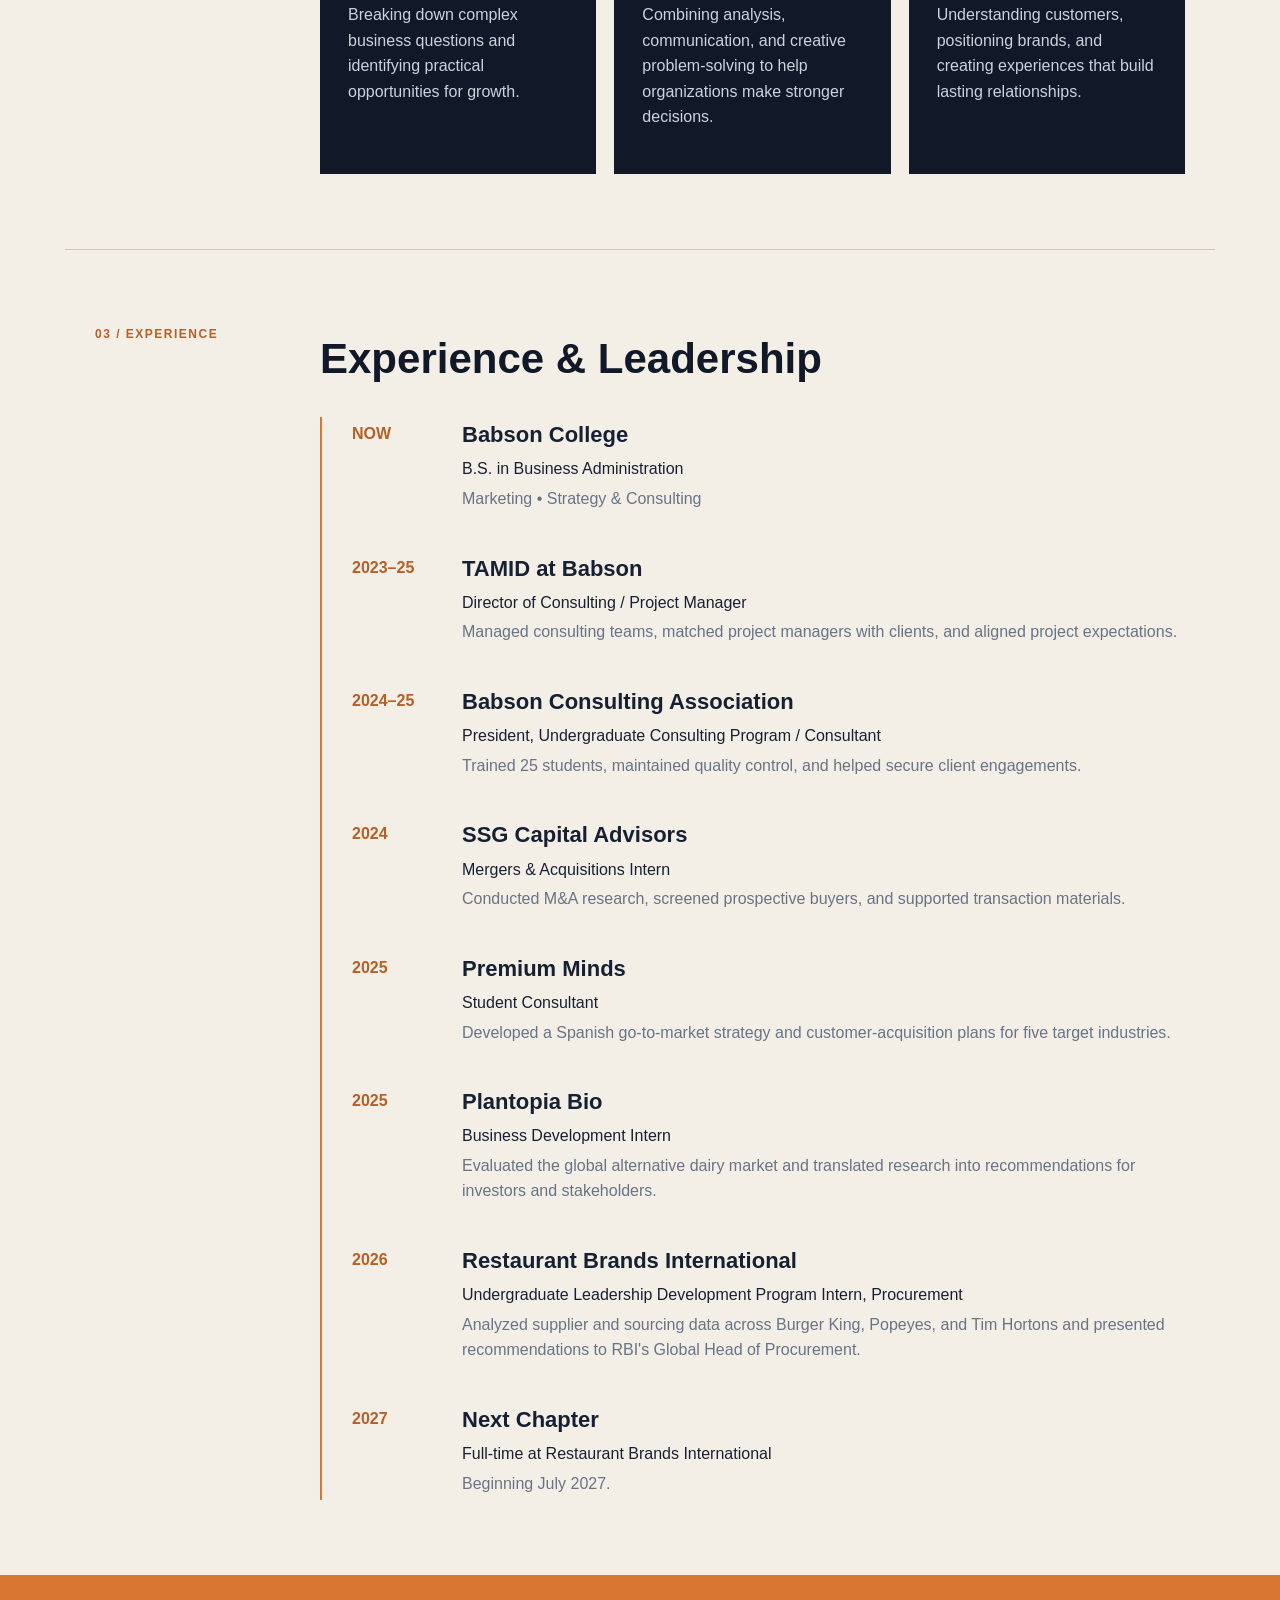
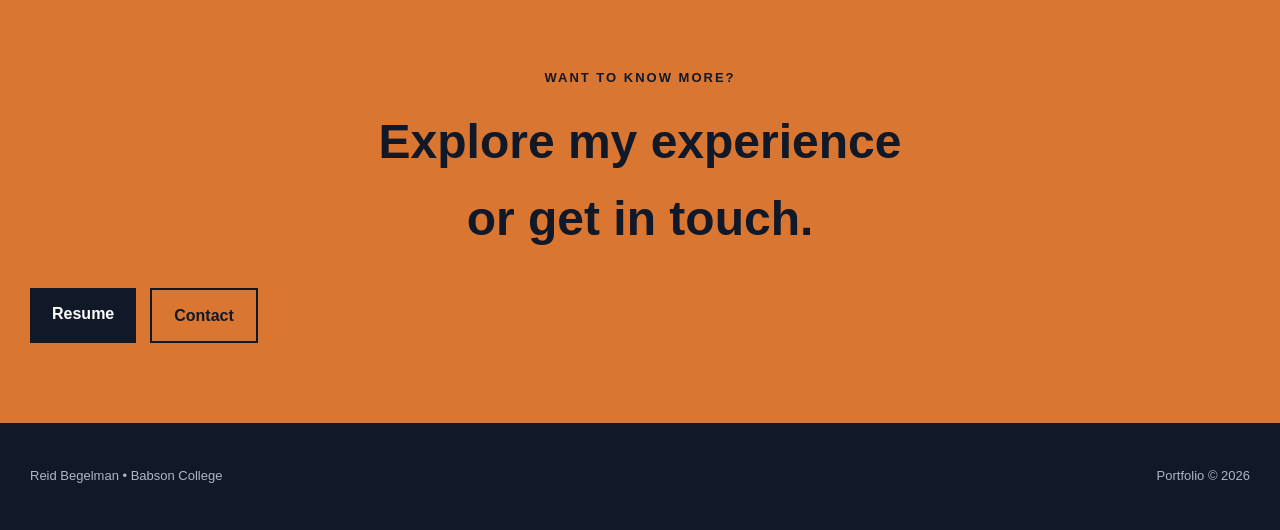
==== commit da05b2d9: "Update index.html" ====
--- a/index.html
+++ b/index.html
@@ -105,10 +105,23 @@
                 </p>
 
                 <p>
+                    My experience spans strategy, consulting, business
+                    development, mergers and acquisitions, and procurement.
+                    I have worked with organizations including Restaurant
+                    Brands International, Plantopia Bio, Premium Minds,
+                    and SSG Capital Advisors.
+                </p>
+
+                <p>
+                    Through these experiences and my leadership roles at Babson,
+                    I have developed skills in strategic analysis, market research,
+                    client management, project leadership, and problem-solving.
+                </p>
+
+                <p>
                     During the summer of 2026, I interned at Restaurant
-                    Brands International (RBI), where I accepted my
-                    return offer and will be pursuing a full-time job
-                    there beginning in July 2027.
+                    Brands International, where I accepted my return offer
+                    and will begin a full-time role in July 2027.
                 </p>
 
             </div>
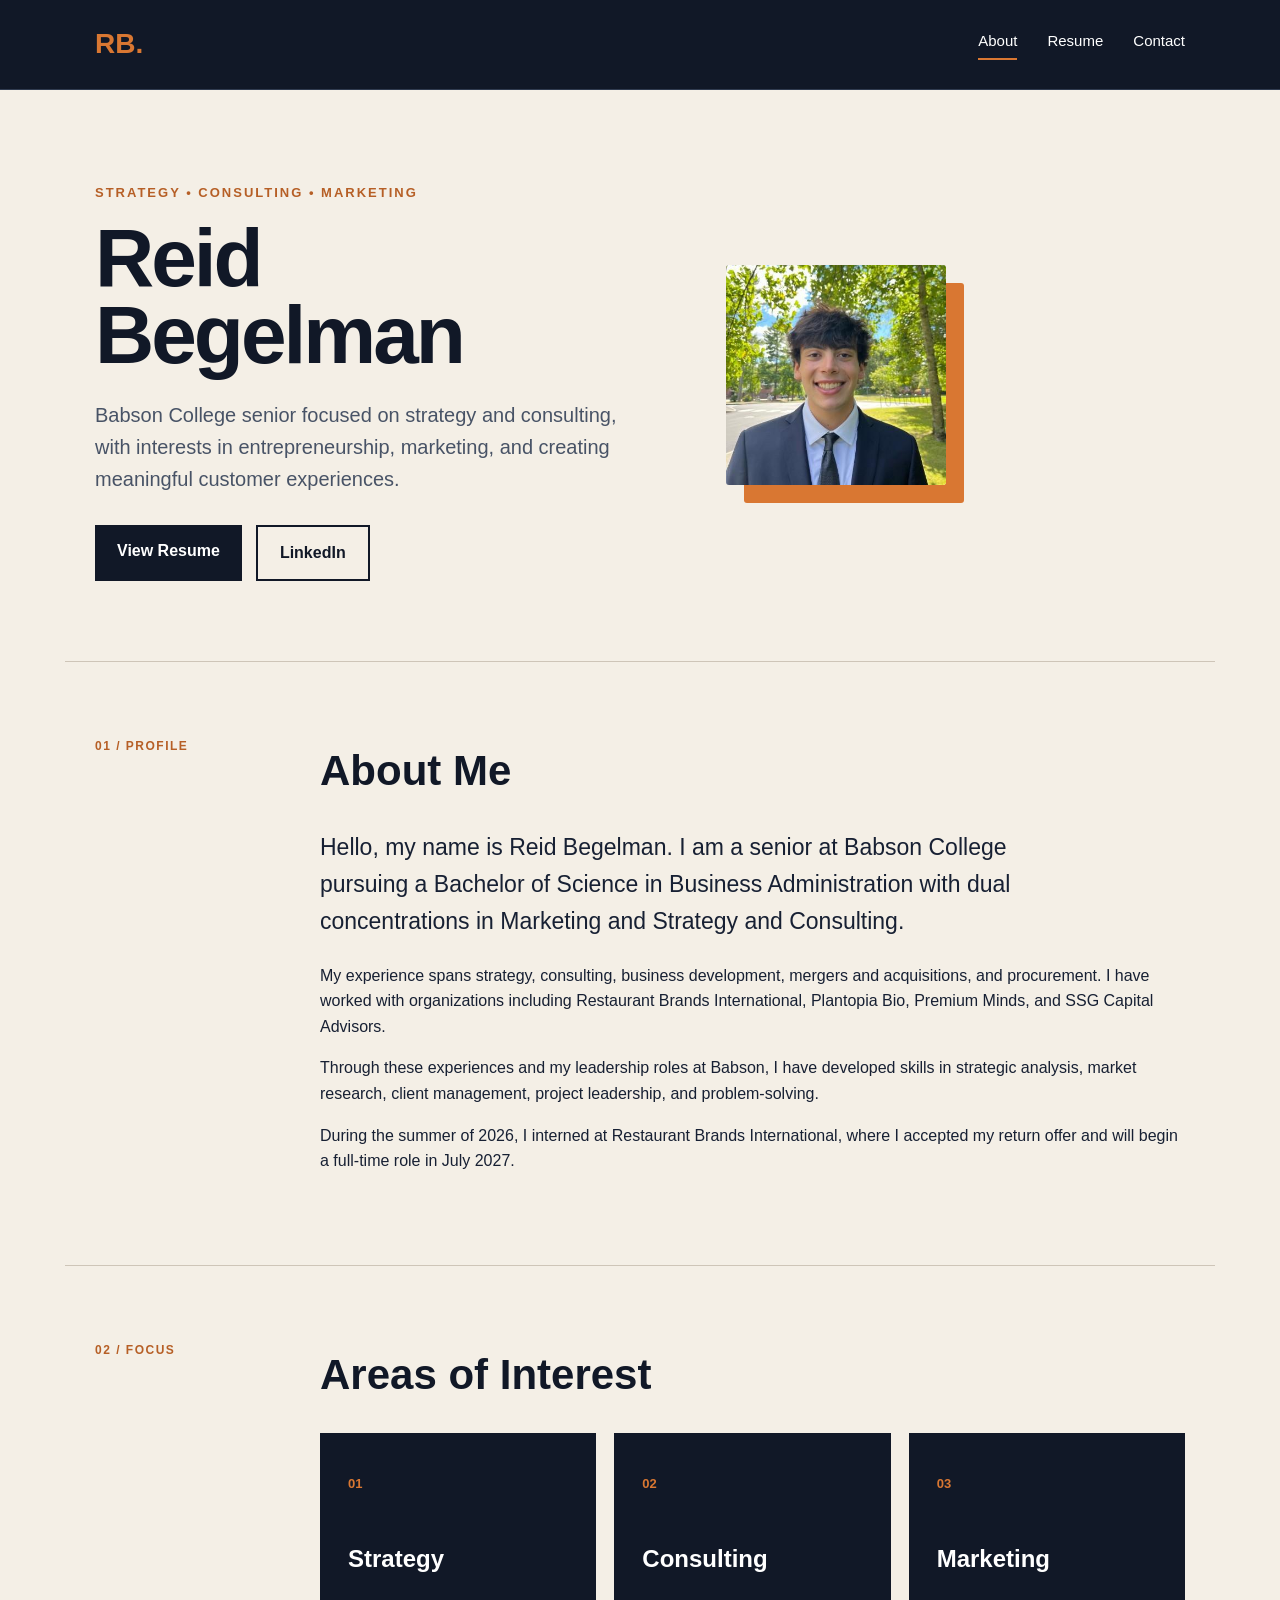
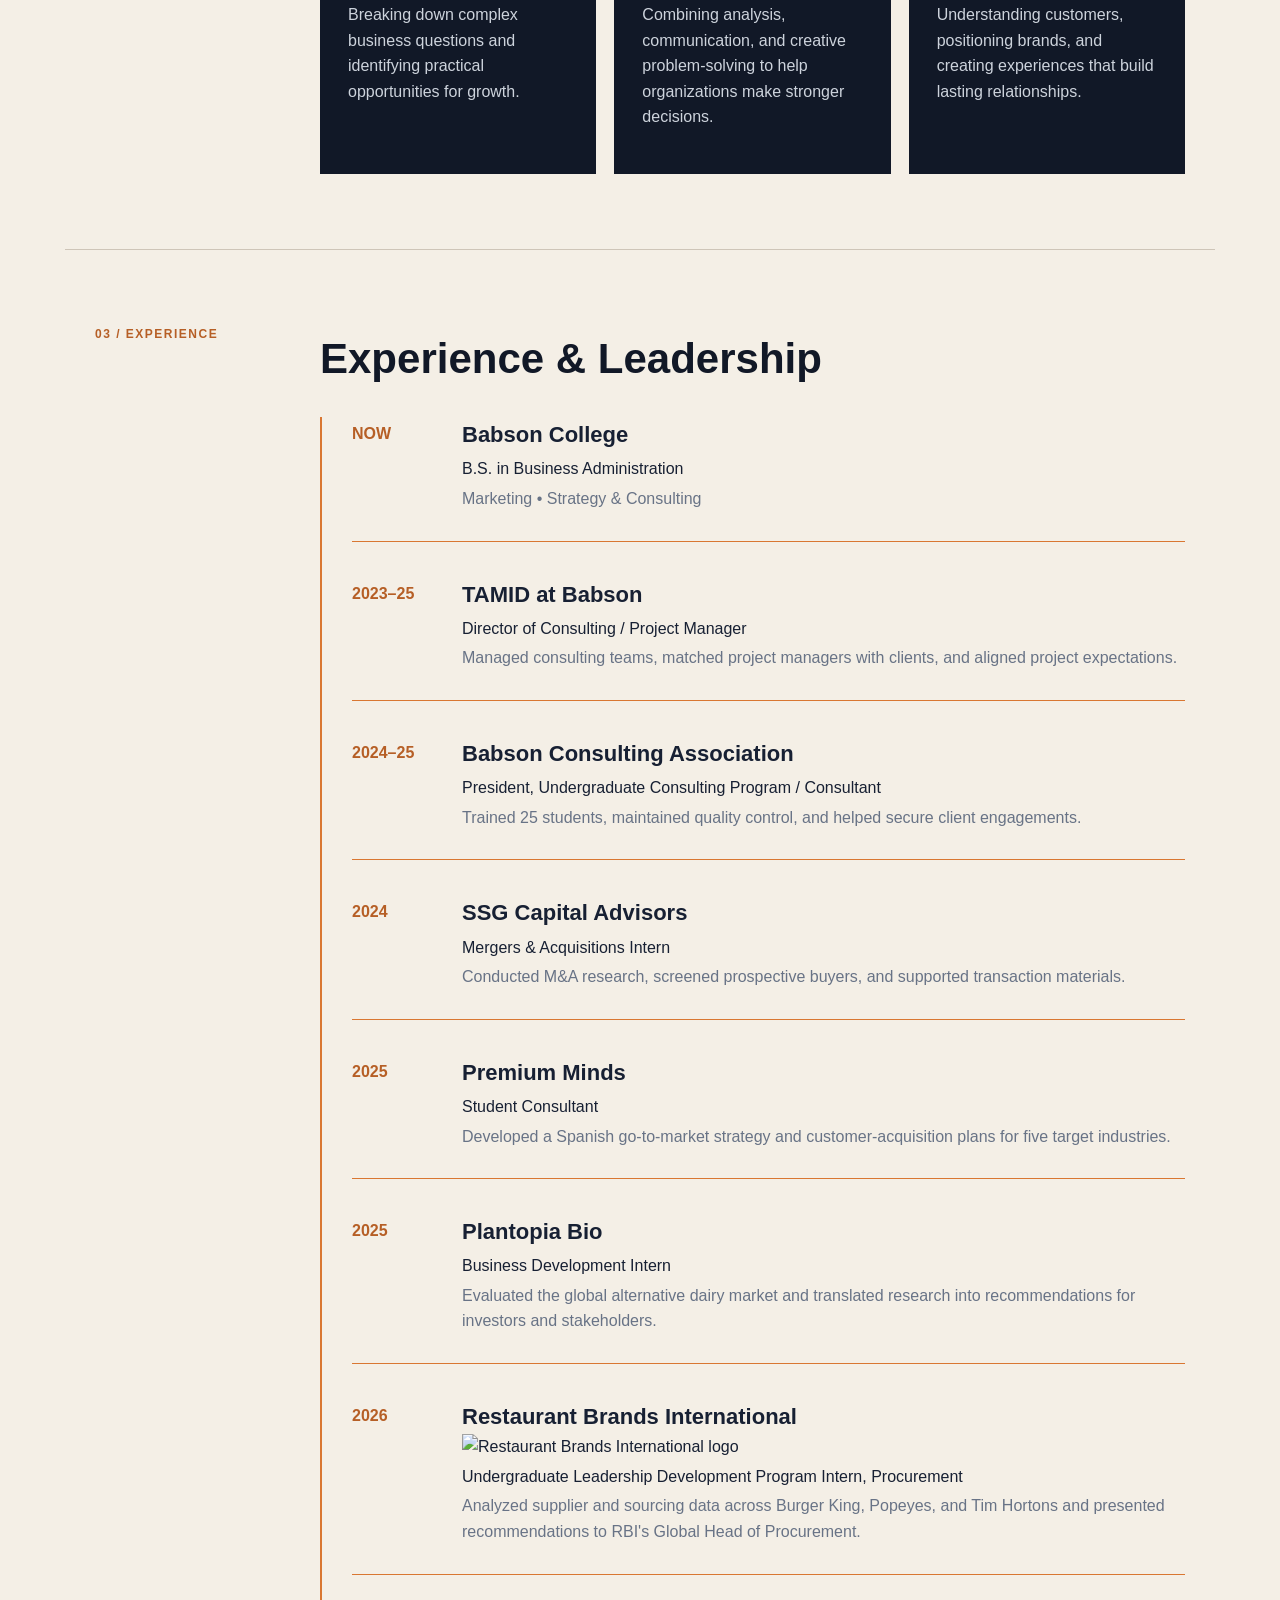
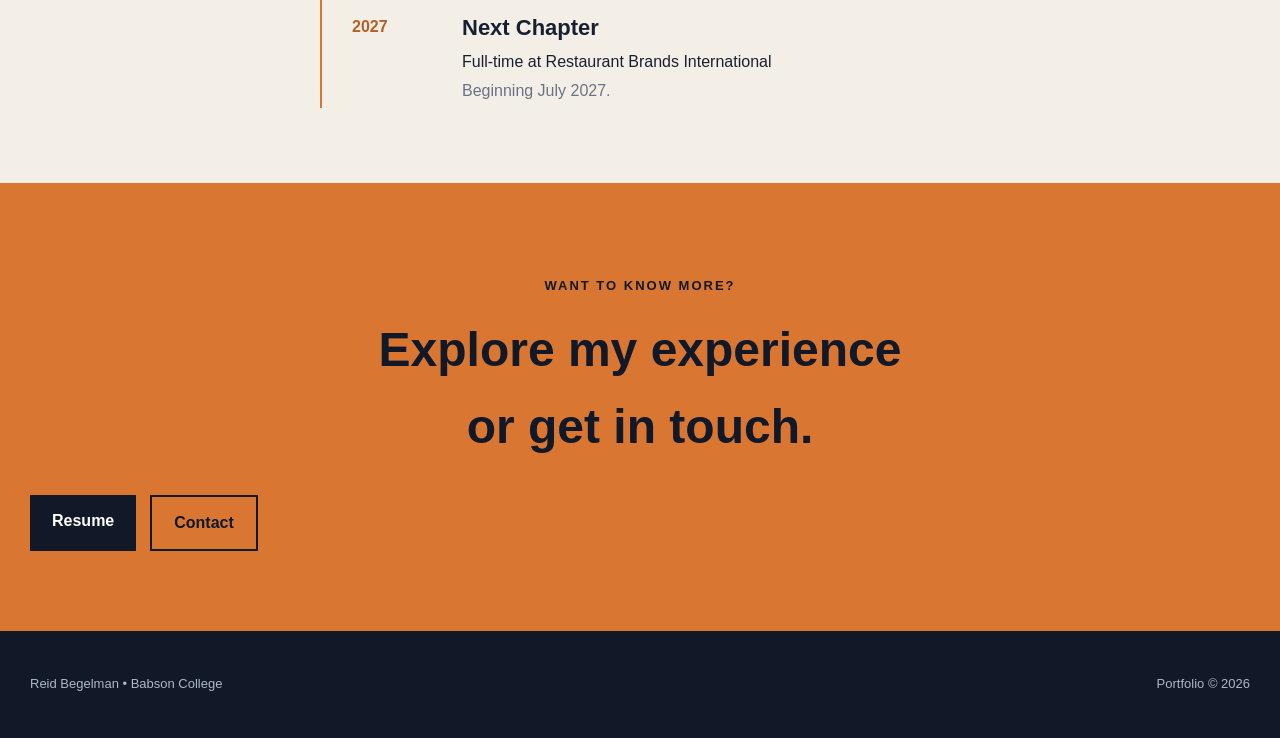
==== commit 4510b8b4: "Update index.html" ====
--- a/index.html
+++ b/index.html
@@ -358,7 +358,17 @@
 
                         <div>
 
-                            <h3>Restaurant Brands International</h3>
+                            <div class="experience-heading">
+
+                                <h3>Restaurant Brands International</h3>
+
+                                <img
+                                    src="rbi-logo.jpeg"
+                                    alt="Restaurant Brands International logo"
+                                    class="rbi-logo"
+                                >
+
+                            </div>
 
                             <p>
                                 Undergraduate Leadership Development Program
--- a/style.css
+++ b/style.css
@@ -331,11 +331,16 @@
  
     gap: 25px; 
  
-    margin-bottom: 35px; 
+    margin-bottom: 35px;
+    padding-bottom: 25px;
+
+    border-bottom: 1px solid var(--orange);
 } 
  
 .timeline-item:last-child { 
-    margin-bottom: 0; 
+    margin-bottom: 0;
+    padding-bottom: 0;
+    border-bottom: none;
 } 
  
 .timeline-item h3 { 
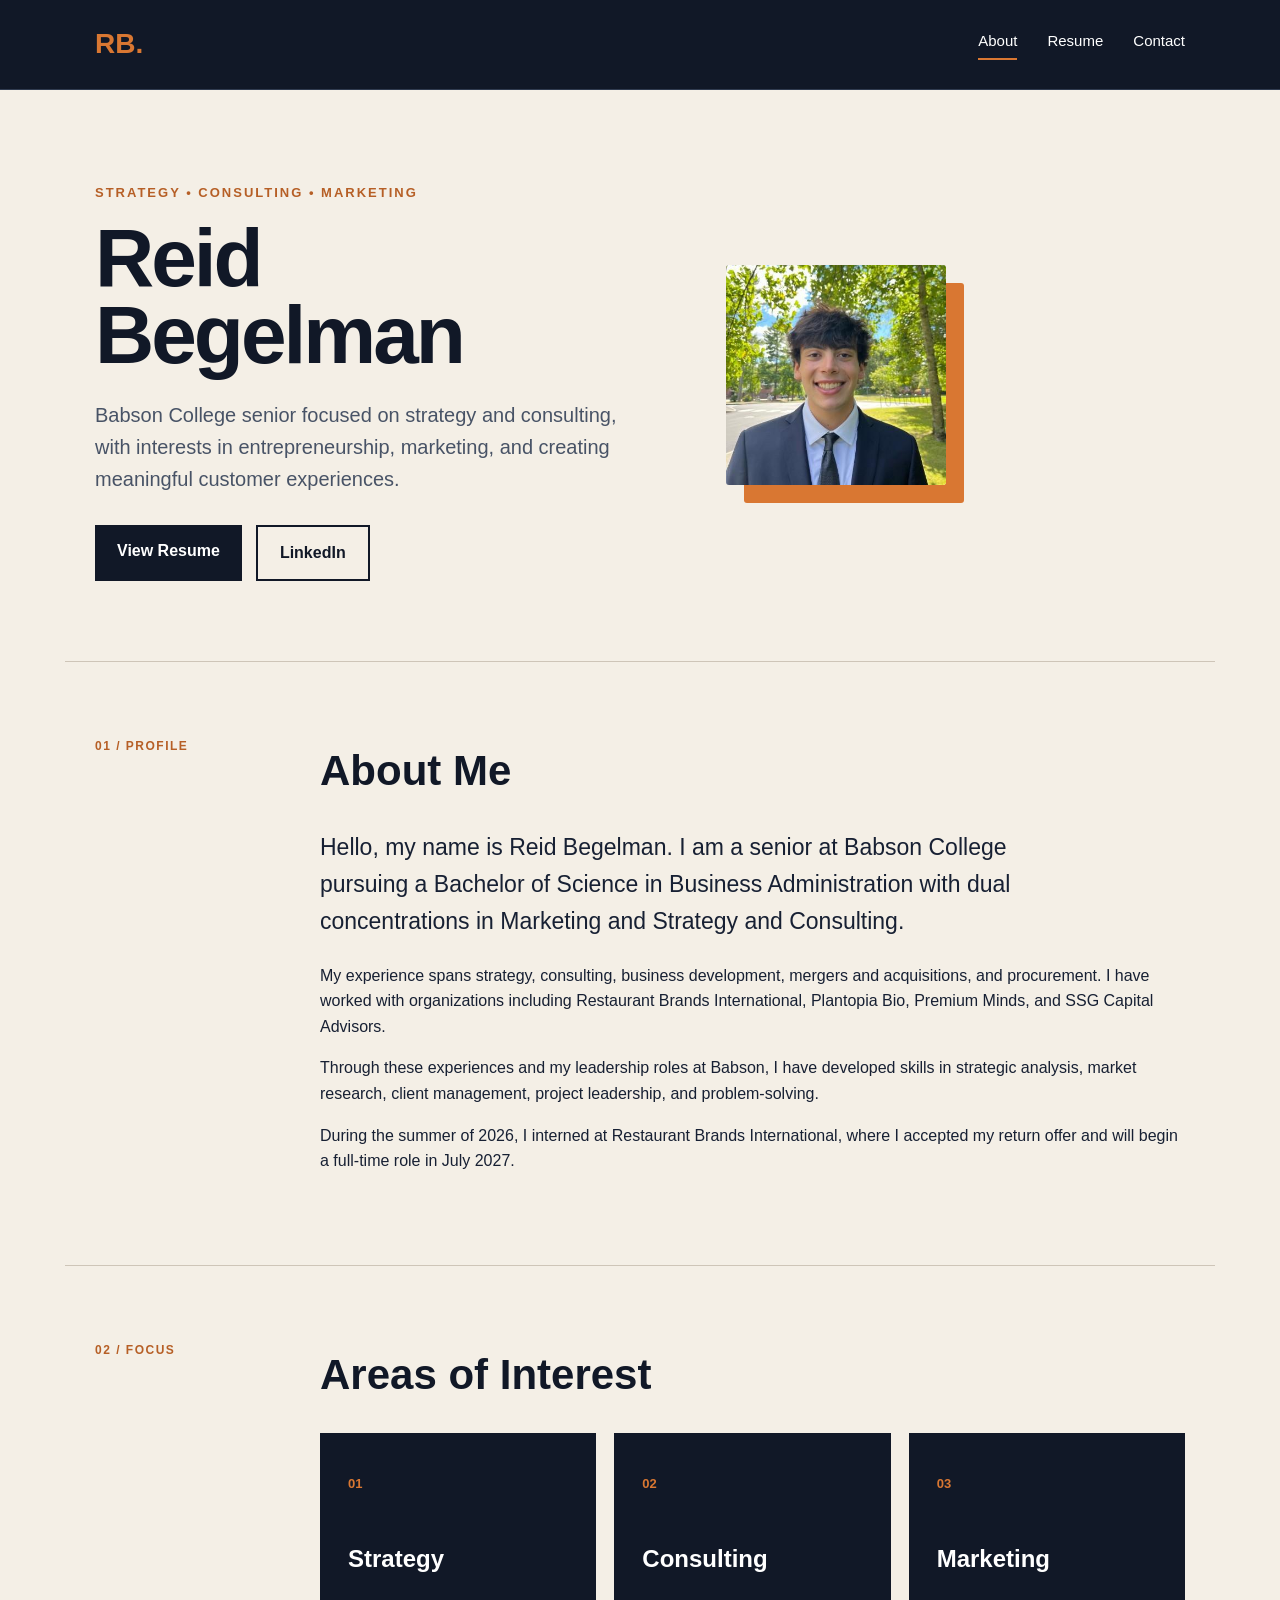
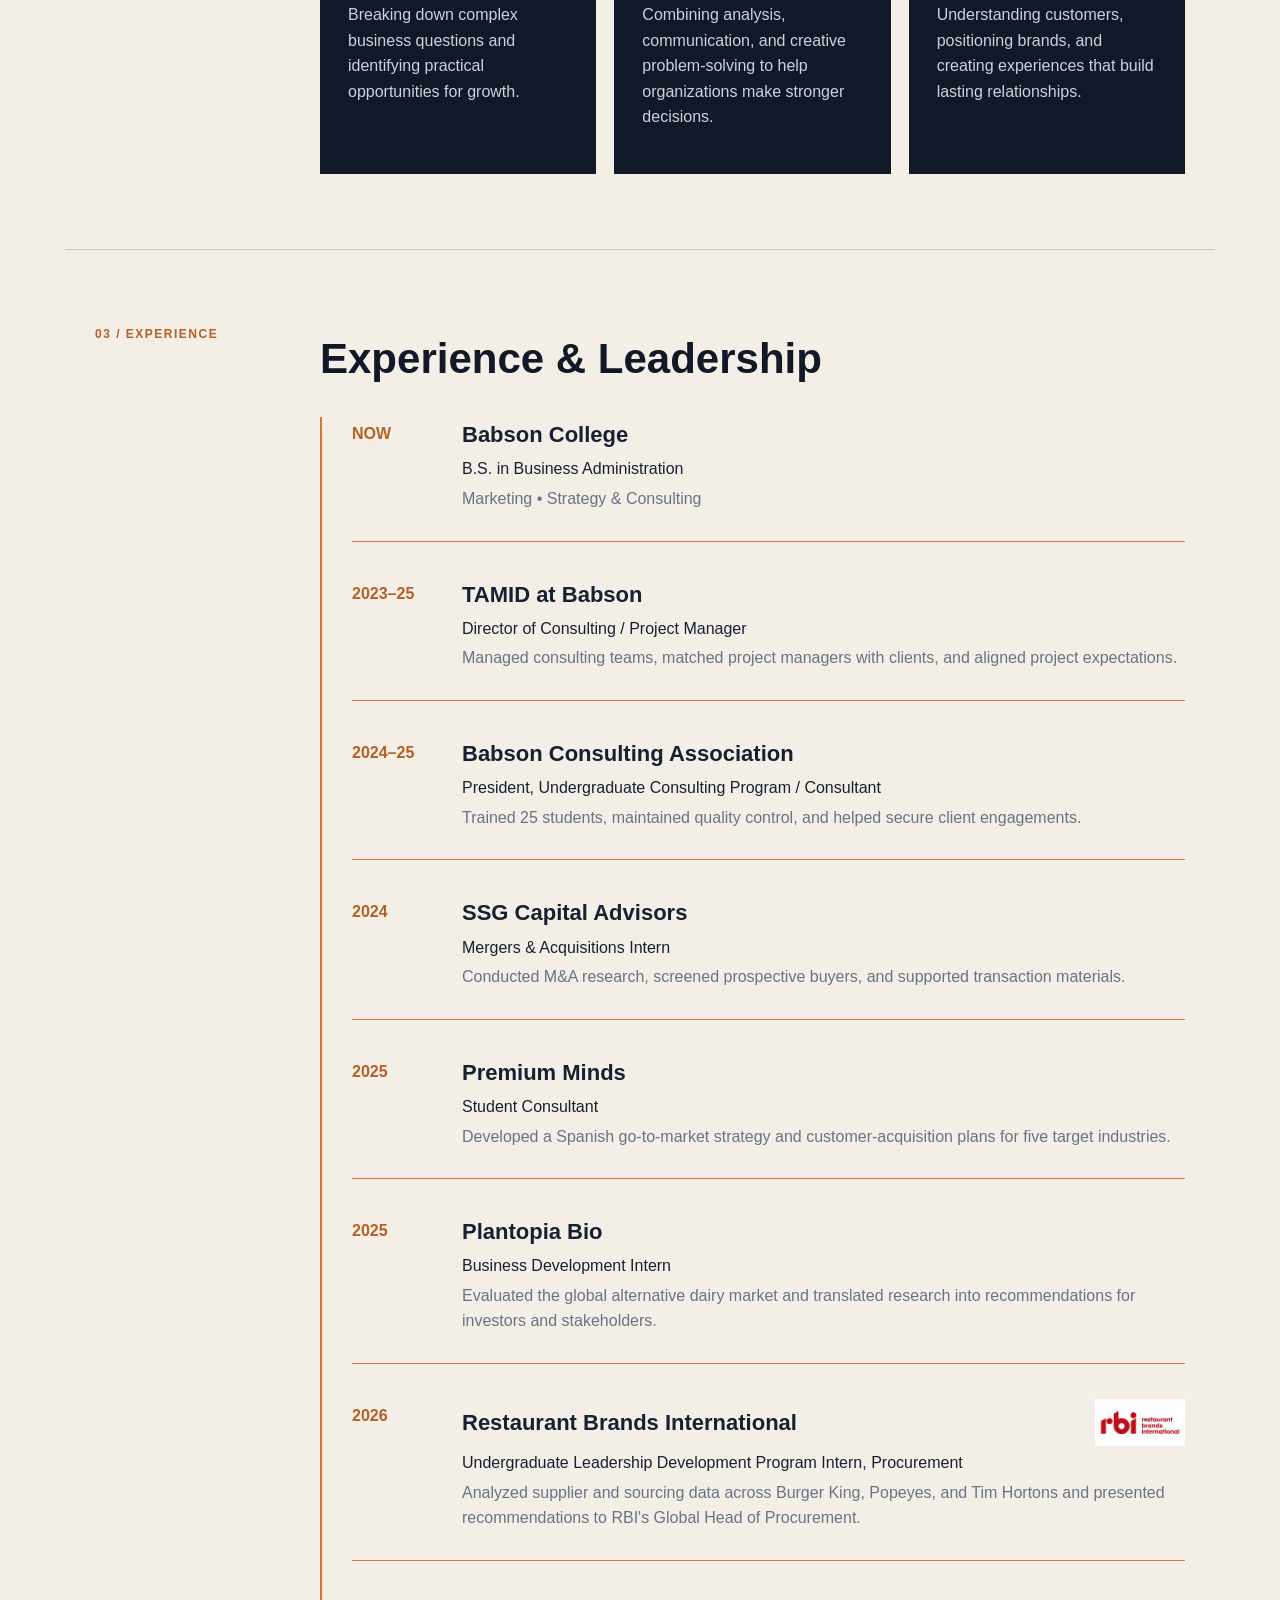
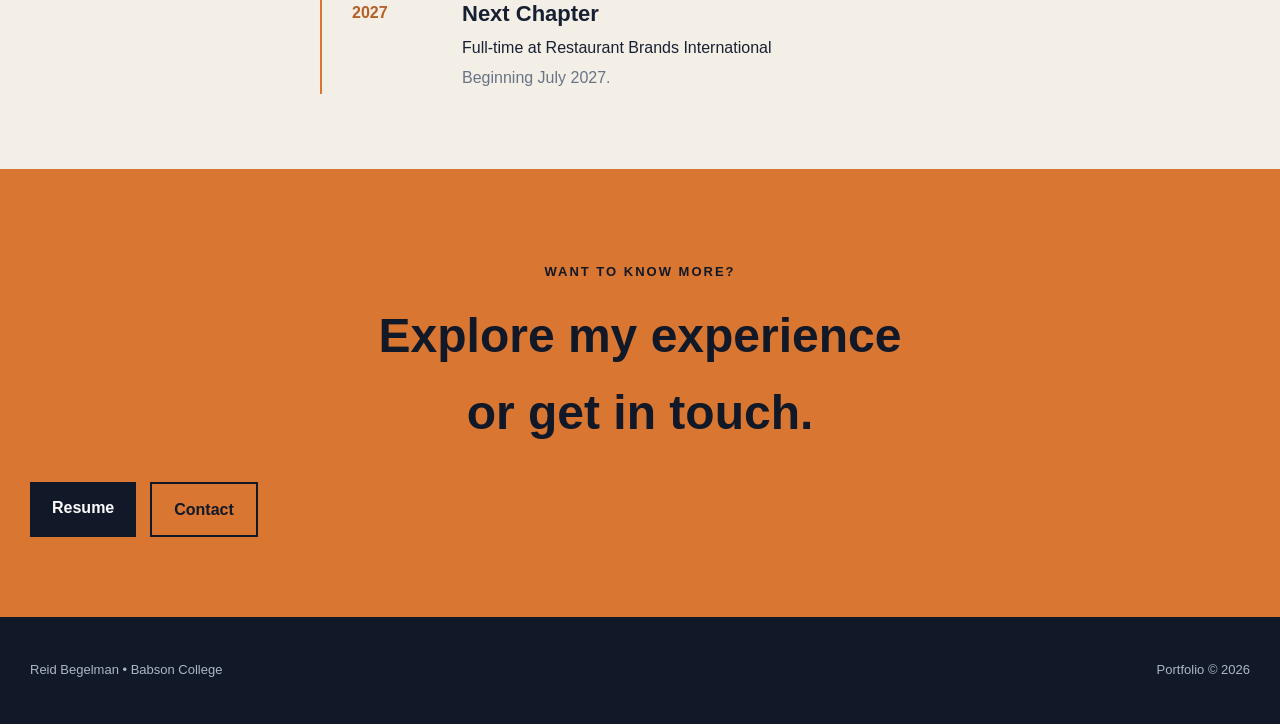
==== commit 69cbe2bf: "Update index.html" ====
--- a/index.html
+++ b/index.html
@@ -12,6 +12,7 @@
 
     <title>Reid Begelman | Portfolio</title>
 
+    <link rel="icon" type="image/svg+xml" href="favicon.svg">
     <link rel="stylesheet" href="style.css">
 </head>
 
--- a/style.css
+++ b/style.css
@@ -352,6 +352,25 @@
 .timeline-item p { 
     margin: 4px 0; 
 } 
+
+
+/* RBI LOGO */
+
+.experience-heading {
+    display: flex;
+    align-items: center;
+    justify-content: space-between;
+    gap: 20px;
+}
+
+.rbi-logo {
+    width: 90px !important;
+    max-width: 90px !important;
+    height: auto;
+    display: block;
+    object-fit: contain;
+    flex: 0 0 90px;
+}
  
 .timeline-year { 
     color: var(--orange-dark); 
@@ -584,7 +603,18 @@
  
     .large-text { 
         font-size: 20px; 
-    } 
+    }
+
+    .experience-heading {
+        align-items: center;
+        gap: 12px;
+    }
+
+    .rbi-logo {
+        width: 75px !important;
+        max-width: 75px !important;
+        flex-basis: 75px;
+    }
  
     .resume-box { 
         padding: 22px; 
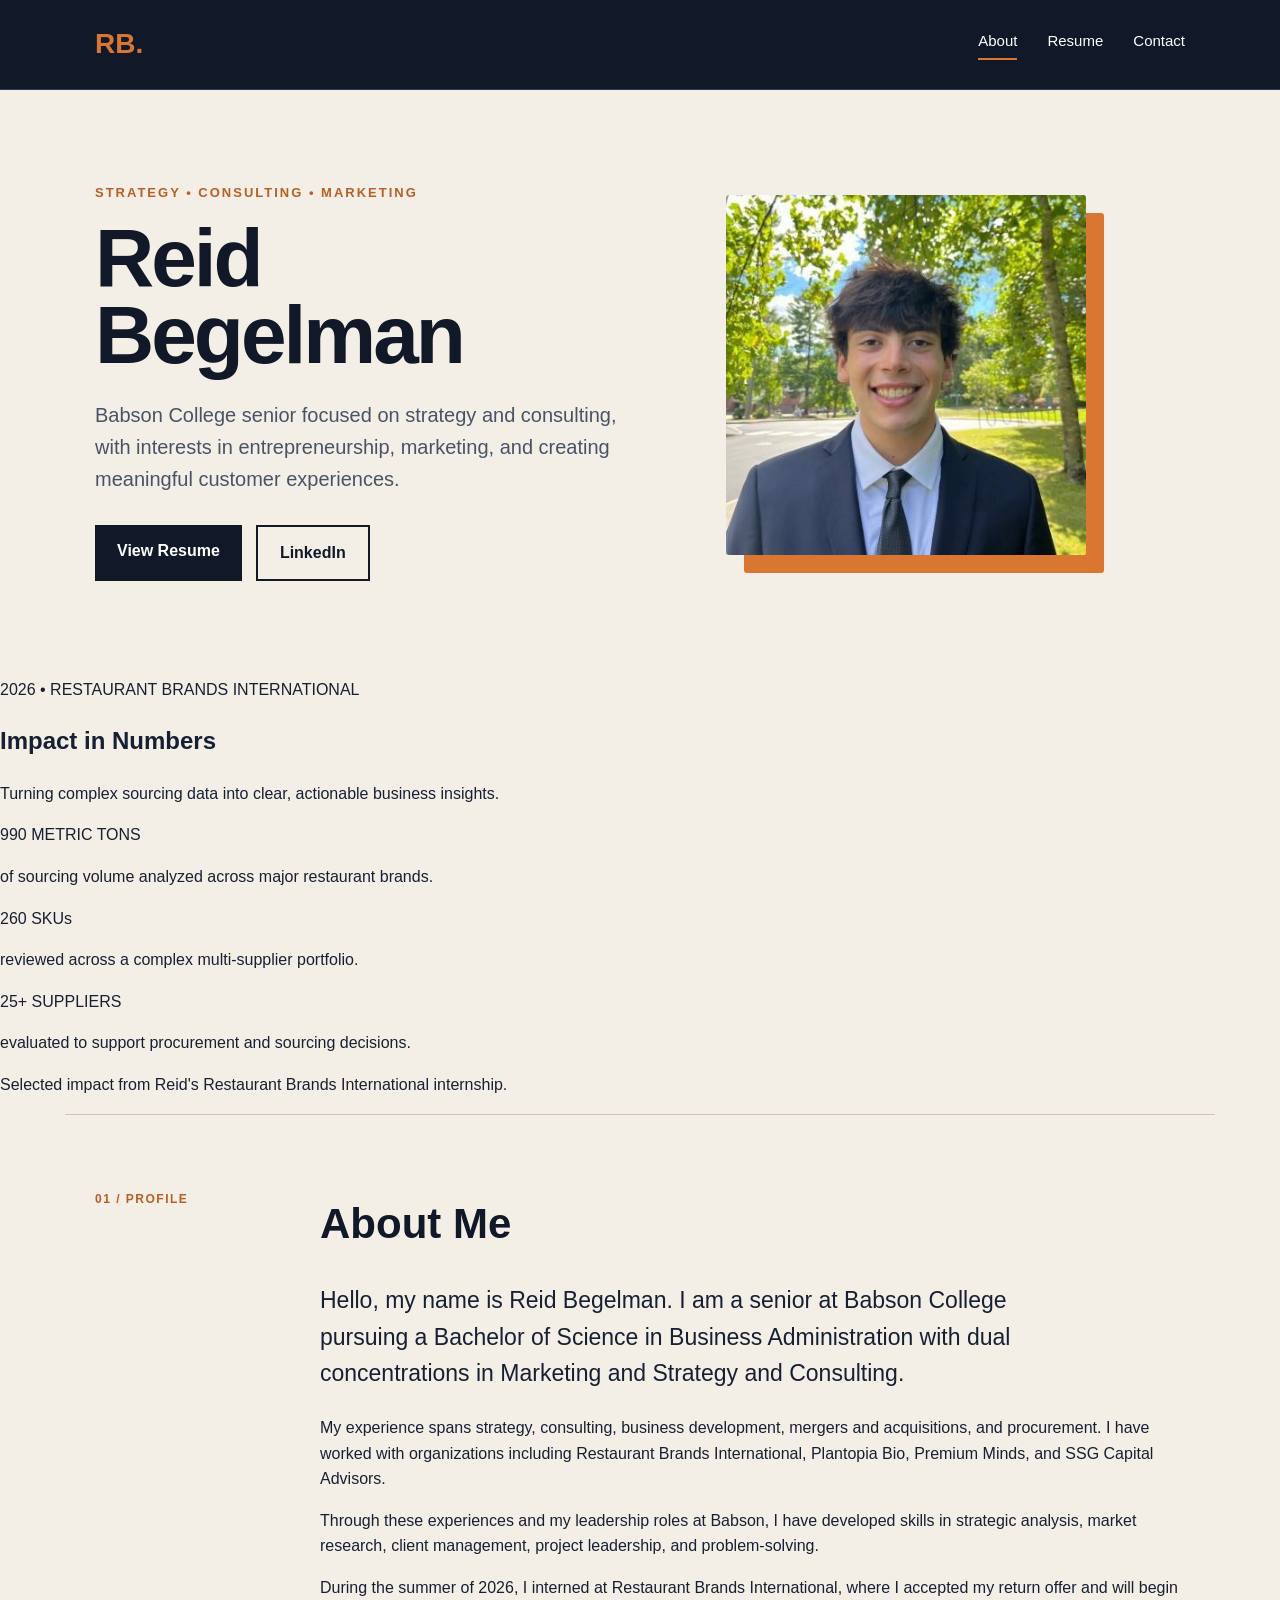
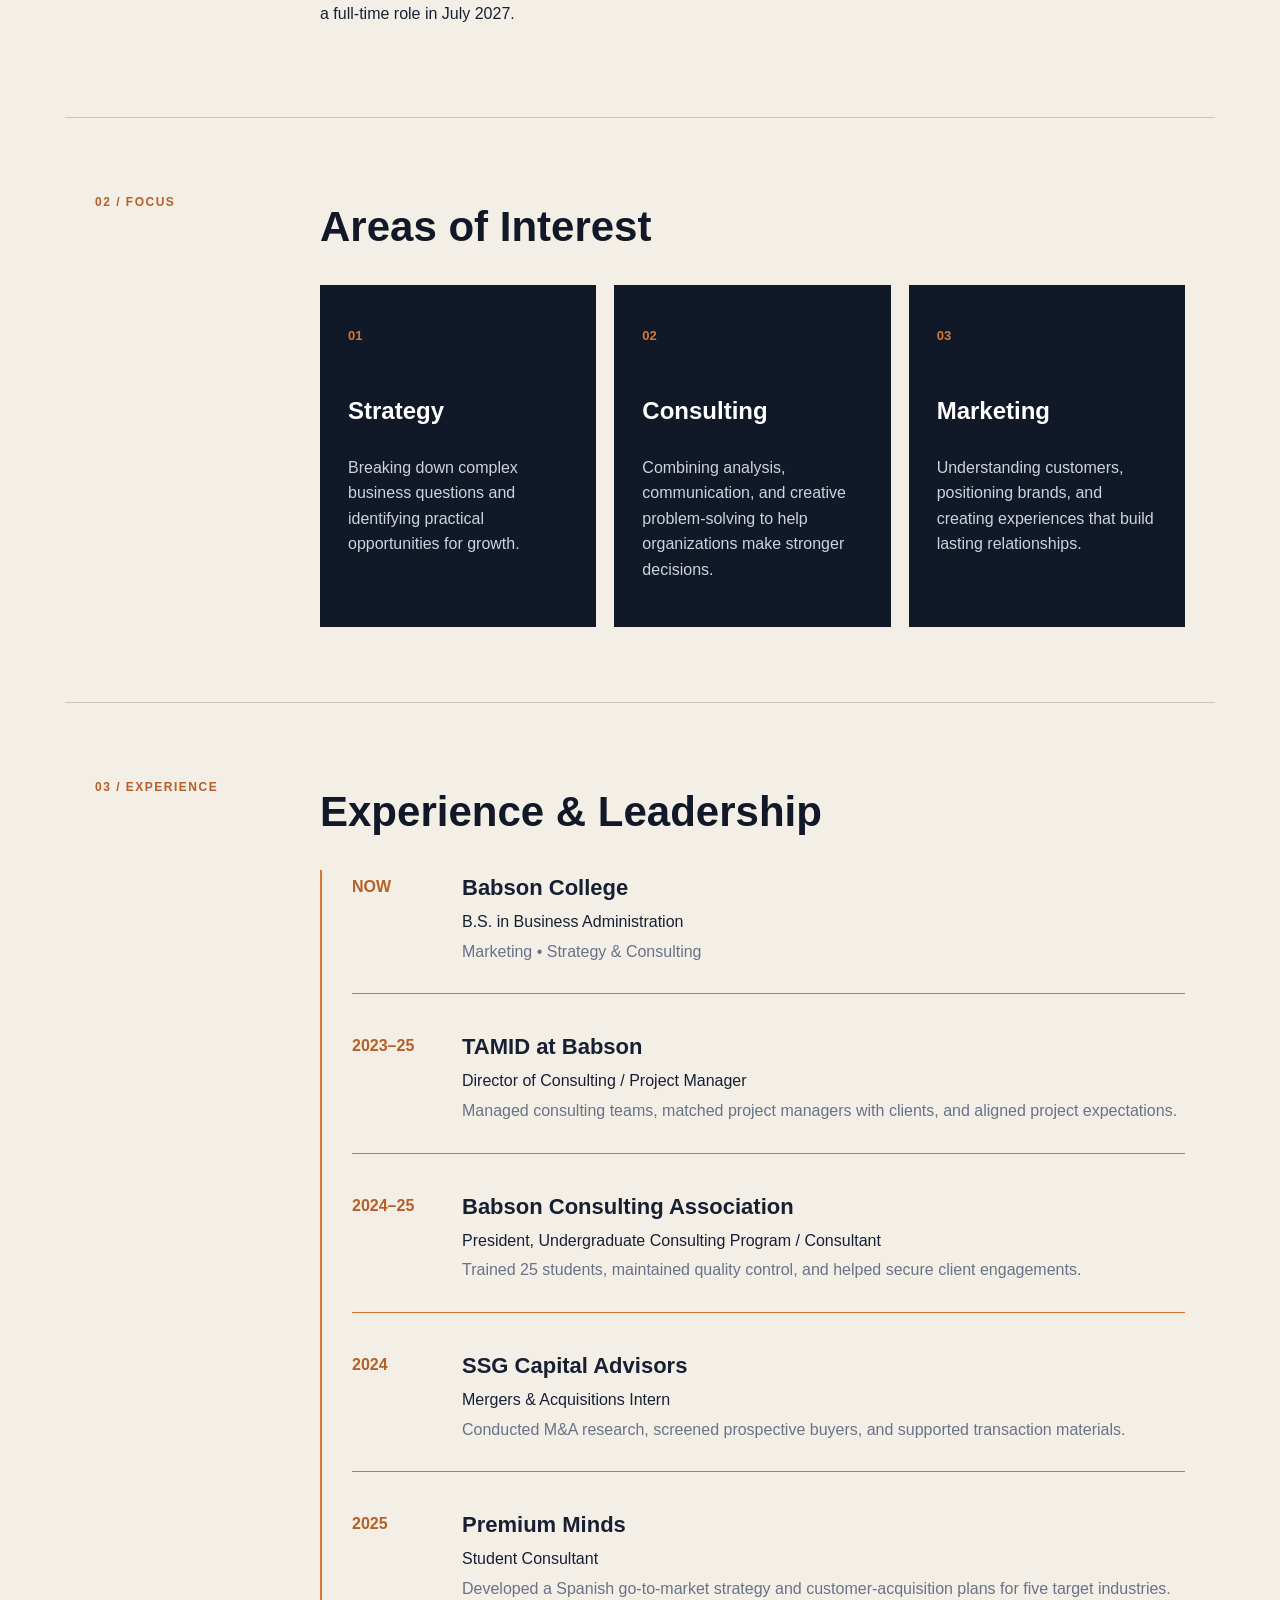
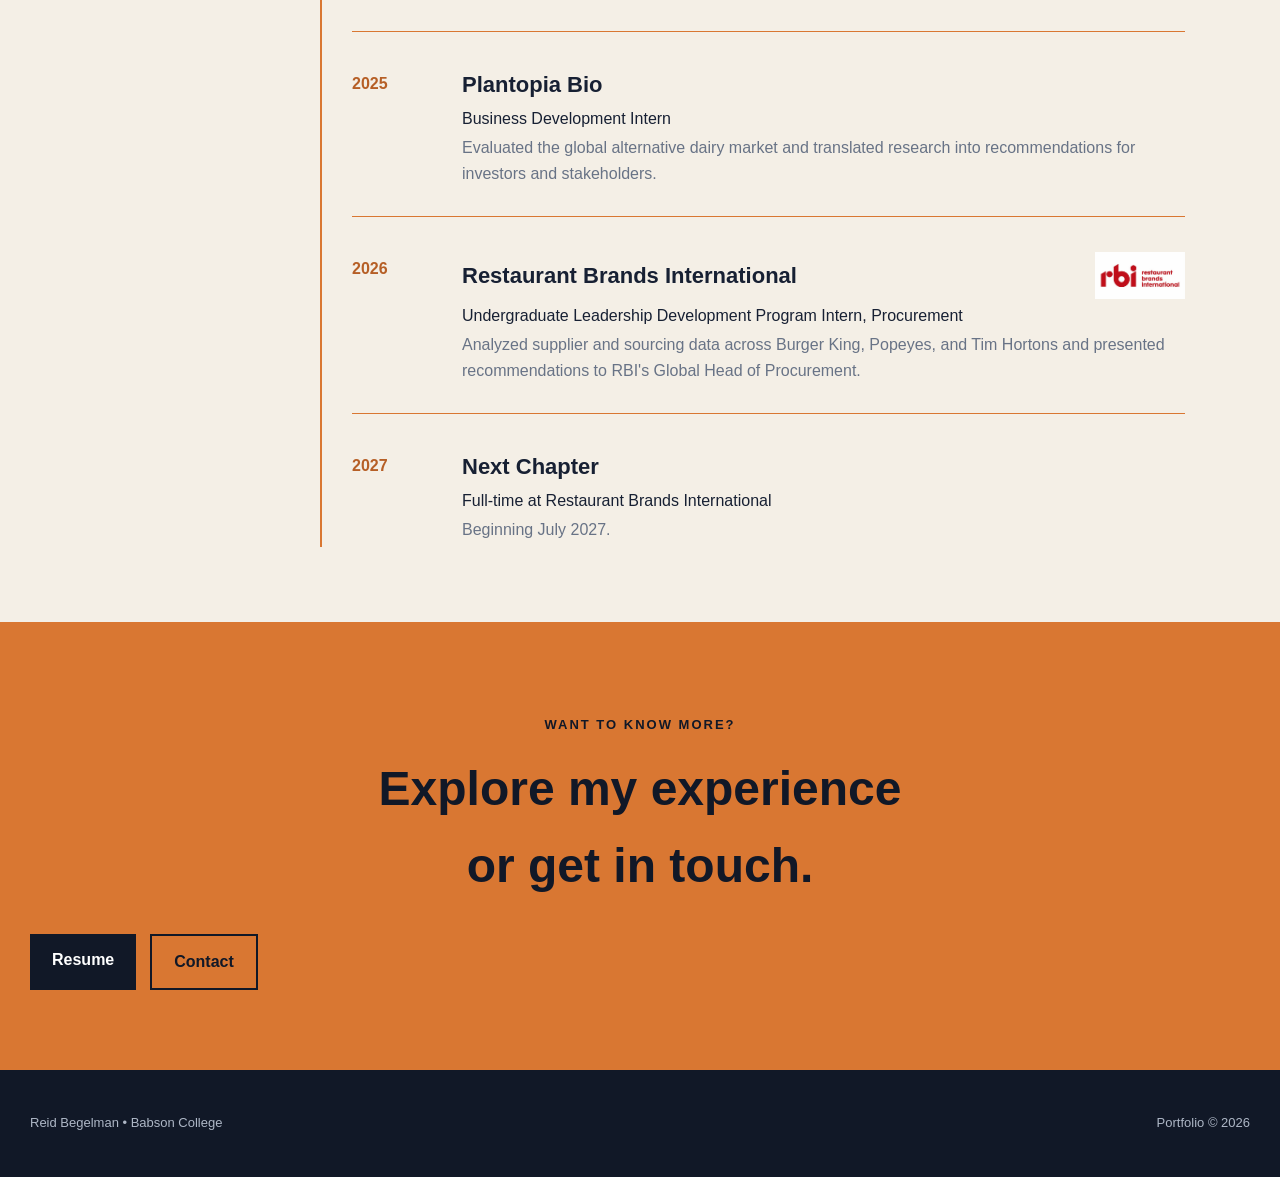
==== commit 5642d7e2: "Update index.html" ====
--- a/index.html
+++ b/index.html
@@ -88,6 +88,101 @@
         </section>
 
 
+        <!-- IMPACT IN NUMBERS -->
+
+        <section class="impact-section">
+
+            <div class="impact-header">
+
+                <p class="impact-kicker">
+                    2026 • RESTAURANT BRANDS INTERNATIONAL
+                </p>
+
+                <h2>
+                    Impact in Numbers
+                </h2>
+
+                <p class="impact-intro">
+                    Turning complex sourcing data into clear,
+                    actionable business insights.
+                </p>
+
+            </div>
+
+
+            <div class="impact-grid">
+
+                <div class="impact-card">
+
+                    <span class="impact-number">
+                        990
+                    </span>
+
+                    <span class="impact-unit">
+                        METRIC TONS
+                    </span>
+
+                    <p>
+                        of sourcing volume analyzed across
+                        major restaurant brands.
+                    </p>
+
+                </div>
+
+
+                <div class="impact-card featured-impact">
+
+                    <span class="impact-number">
+                        260
+                    </span>
+
+                    <span class="impact-unit">
+                        SKUs
+                    </span>
+
+                    <p>
+                        reviewed across a complex
+                        multi-supplier portfolio.
+                    </p>
+
+                </div>
+
+
+                <div class="impact-card">
+
+                    <span class="impact-number">
+                        25+
+                    </span>
+
+                    <span class="impact-unit">
+                        SUPPLIERS
+                    </span>
+
+                    <p>
+                        evaluated to support procurement
+                        and sourcing decisions.
+                    </p>
+
+                </div>
+
+            </div>
+
+
+            <div class="impact-bottom">
+
+                <div class="impact-line"></div>
+
+                <p>
+                    Selected impact from Reid's Restaurant Brands International internship.
+                </p>
+
+                <div class="impact-line"></div>
+
+            </div>
+
+        </section>
+
+
         <section class="content-section">
 
             <div class="section-label">
--- a/style.css
+++ b/style.css
@@ -155,7 +155,7 @@
     z-index: 2; 
  
     width: 100%; 
-    max-width: 220px; 
+    max-width: 360px; 
  
     display: block; 
  
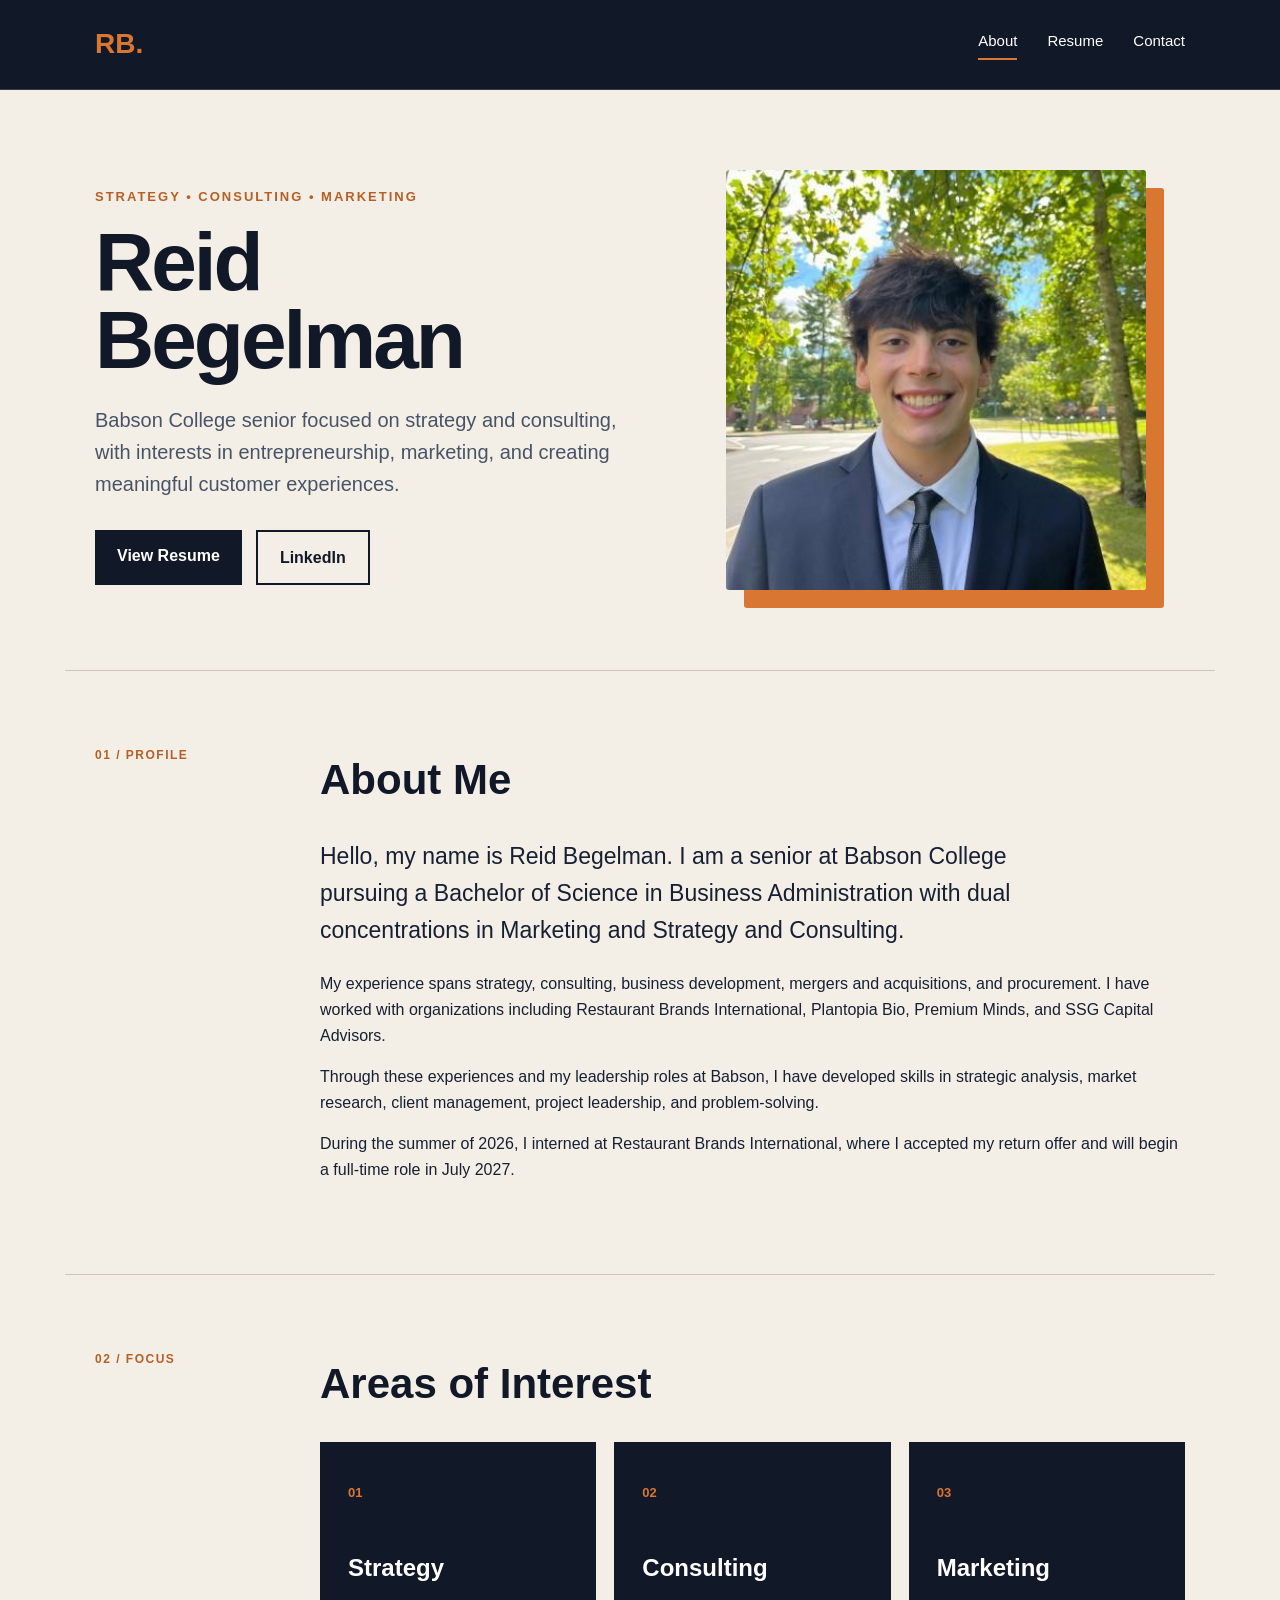
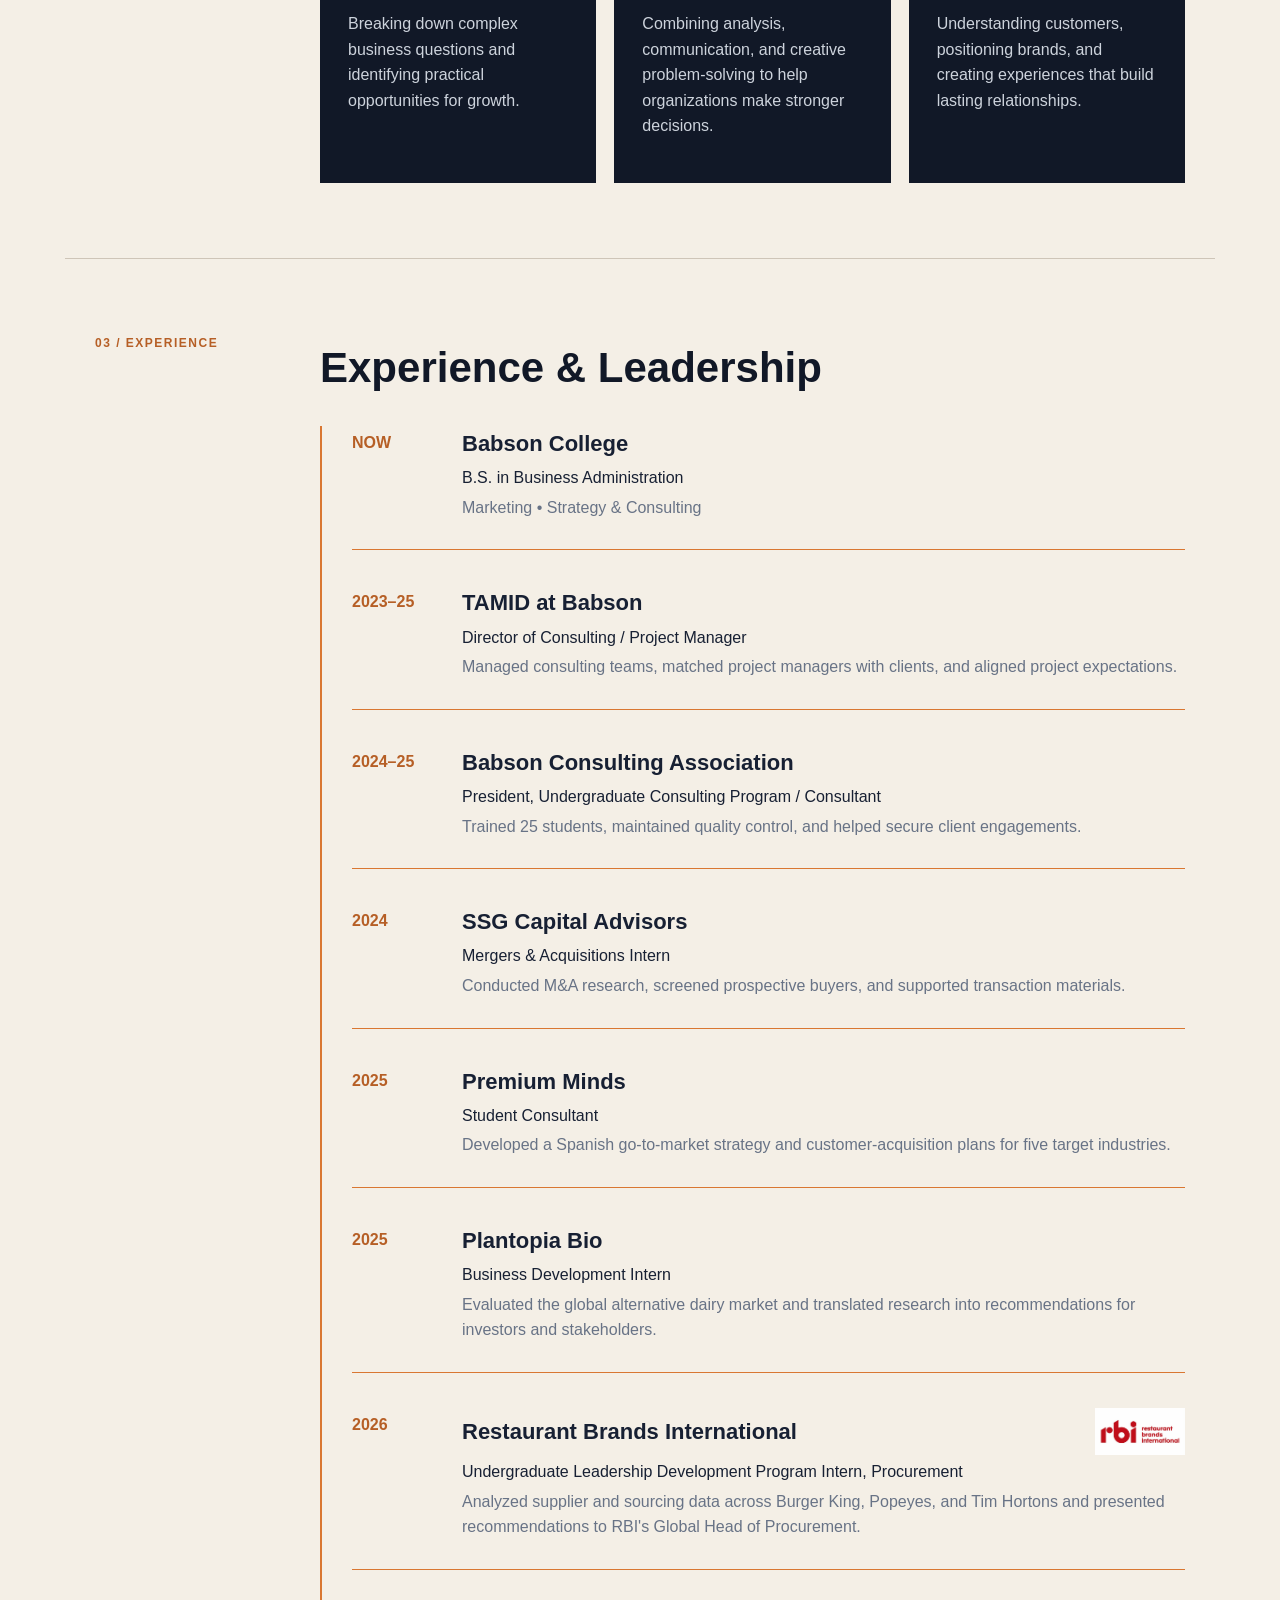
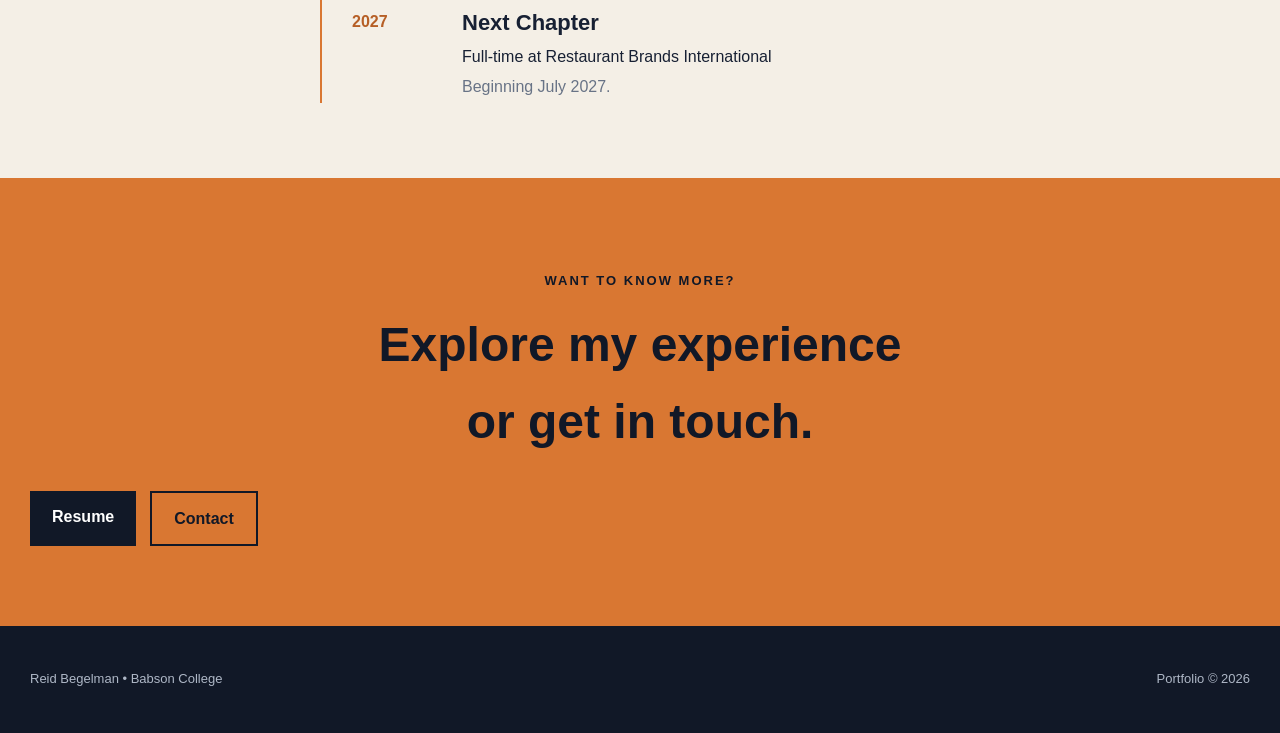
==== commit 5402d8b9: "Delete 'Impact in Numbers' section from index.html Removed the 'Impact in Numbers' section from the " ====
--- a/index.html
+++ b/index.html
@@ -88,101 +88,6 @@
         </section>
 
 
-        <!-- IMPACT IN NUMBERS -->
-
-        <section class="impact-section">
-
-            <div class="impact-header">
-
-                <p class="impact-kicker">
-                    2026 • RESTAURANT BRANDS INTERNATIONAL
-                </p>
-
-                <h2>
-                    Impact in Numbers
-                </h2>
-
-                <p class="impact-intro">
-                    Turning complex sourcing data into clear,
-                    actionable business insights.
-                </p>
-
-            </div>
-
-
-            <div class="impact-grid">
-
-                <div class="impact-card">
-
-                    <span class="impact-number">
-                        990
-                    </span>
-
-                    <span class="impact-unit">
-                        METRIC TONS
-                    </span>
-
-                    <p>
-                        of sourcing volume analyzed across
-                        major restaurant brands.
-                    </p>
-
-                </div>
-
-
-                <div class="impact-card featured-impact">
-
-                    <span class="impact-number">
-                        260
-                    </span>
-
-                    <span class="impact-unit">
-                        SKUs
-                    </span>
-
-                    <p>
-                        reviewed across a complex
-                        multi-supplier portfolio.
-                    </p>
-
-                </div>
-
-
-                <div class="impact-card">
-
-                    <span class="impact-number">
-                        25+
-                    </span>
-
-                    <span class="impact-unit">
-                        SUPPLIERS
-                    </span>
-
-                    <p>
-                        evaluated to support procurement
-                        and sourcing decisions.
-                    </p>
-
-                </div>
-
-            </div>
-
-
-            <div class="impact-bottom">
-
-                <div class="impact-line"></div>
-
-                <p>
-                    Selected impact from Reid's Restaurant Brands International internship.
-                </p>
-
-                <div class="impact-line"></div>
-
-            </div>
-
-        </section>
-
-
         <section class="content-section">
 
             <div class="section-label">
--- a/style.css
+++ b/style.css
@@ -147,15 +147,19 @@
  
 .portrait-area { 
     position: relative; 
-    isolation: isolate; 
+    isolation: isolate;
+
+    width: 420px;
+    max-width: 100%;
 } 
  
 .profile-photo { 
     position: relative; 
     z-index: 2; 
  
-    width: 100%; 
-    max-width: 360px; 
+    width: 420px !important; 
+    max-width: 420px !important;
+    height: auto;
  
     display: block; 
  
@@ -544,8 +548,14 @@
     } 
  
     .portrait-area { 
-        max-width: 350px; 
-    } 
+        width: 350px;
+        max-width: 100%;
+    }
+
+    .profile-photo {
+        width: 100% !important;
+        max-width: 350px !important;
+    }
  
     .content-section { 
         grid-template-columns: 1fr; 
